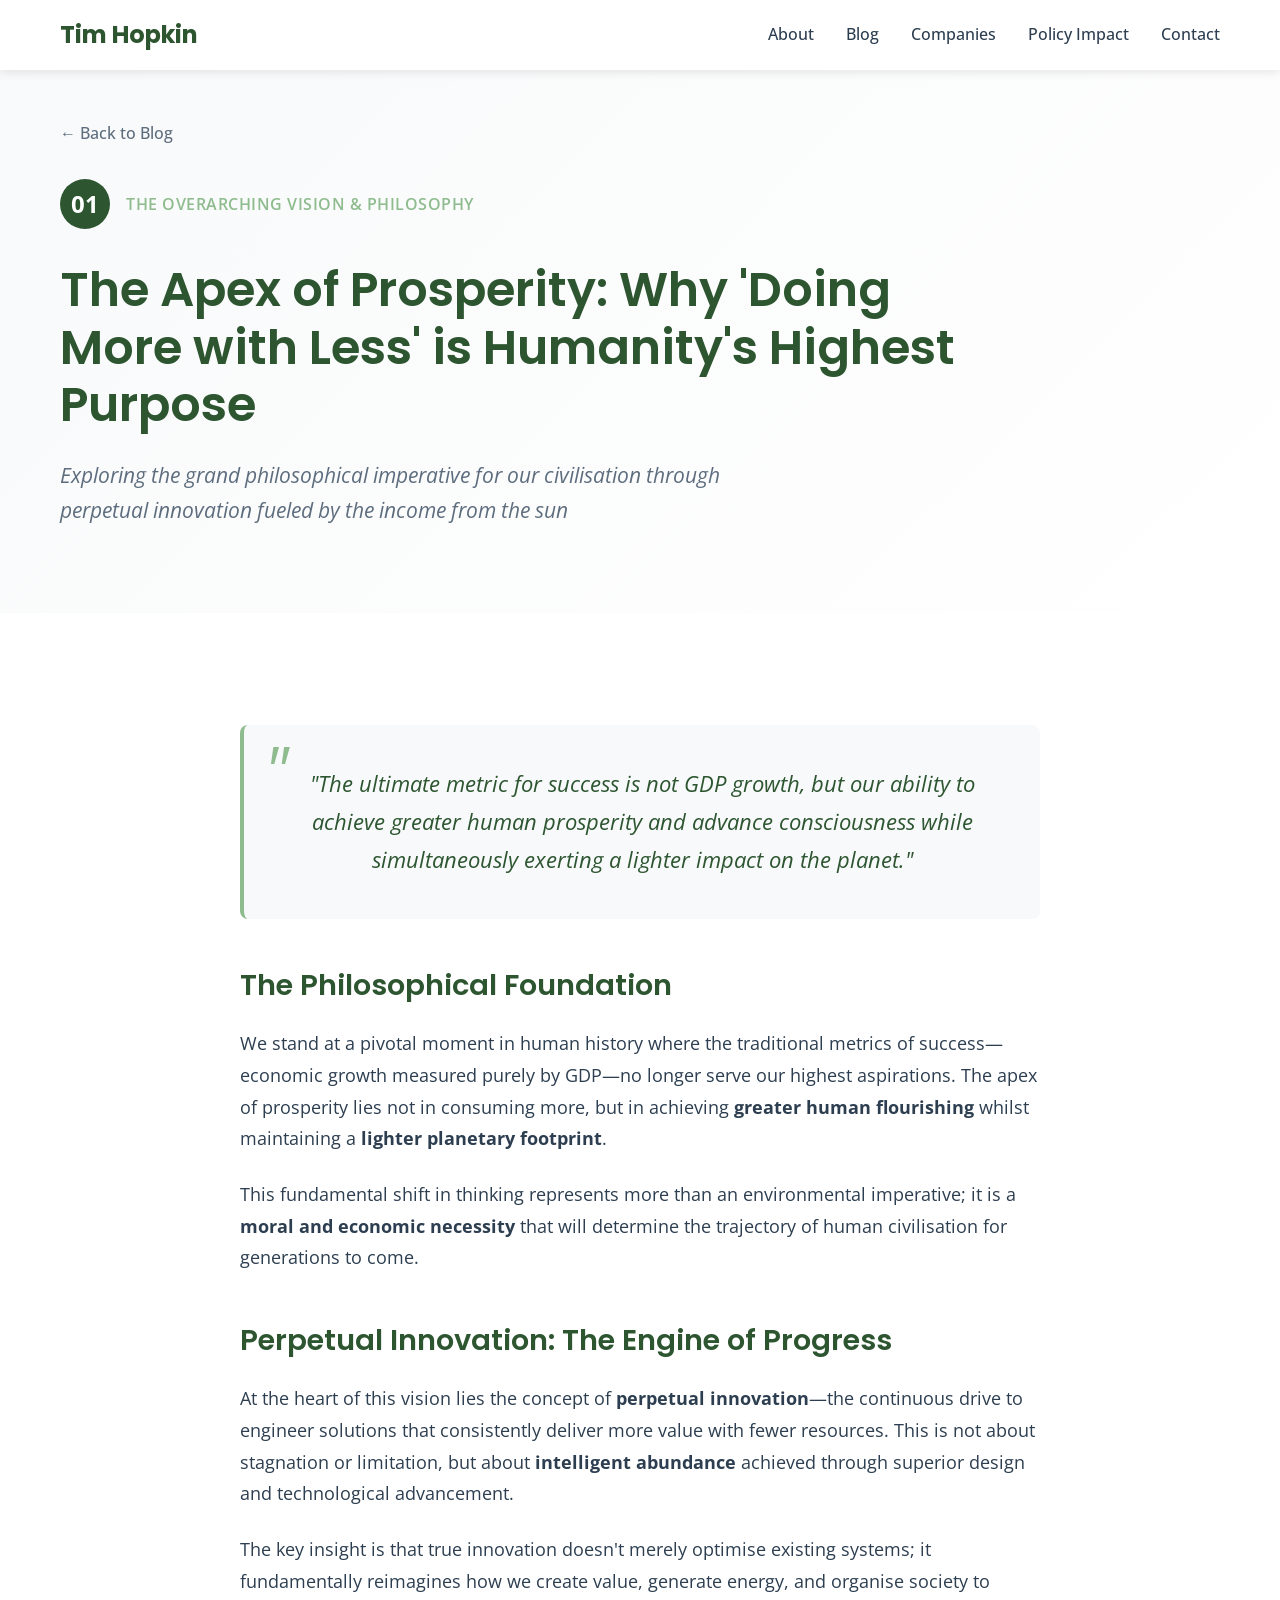
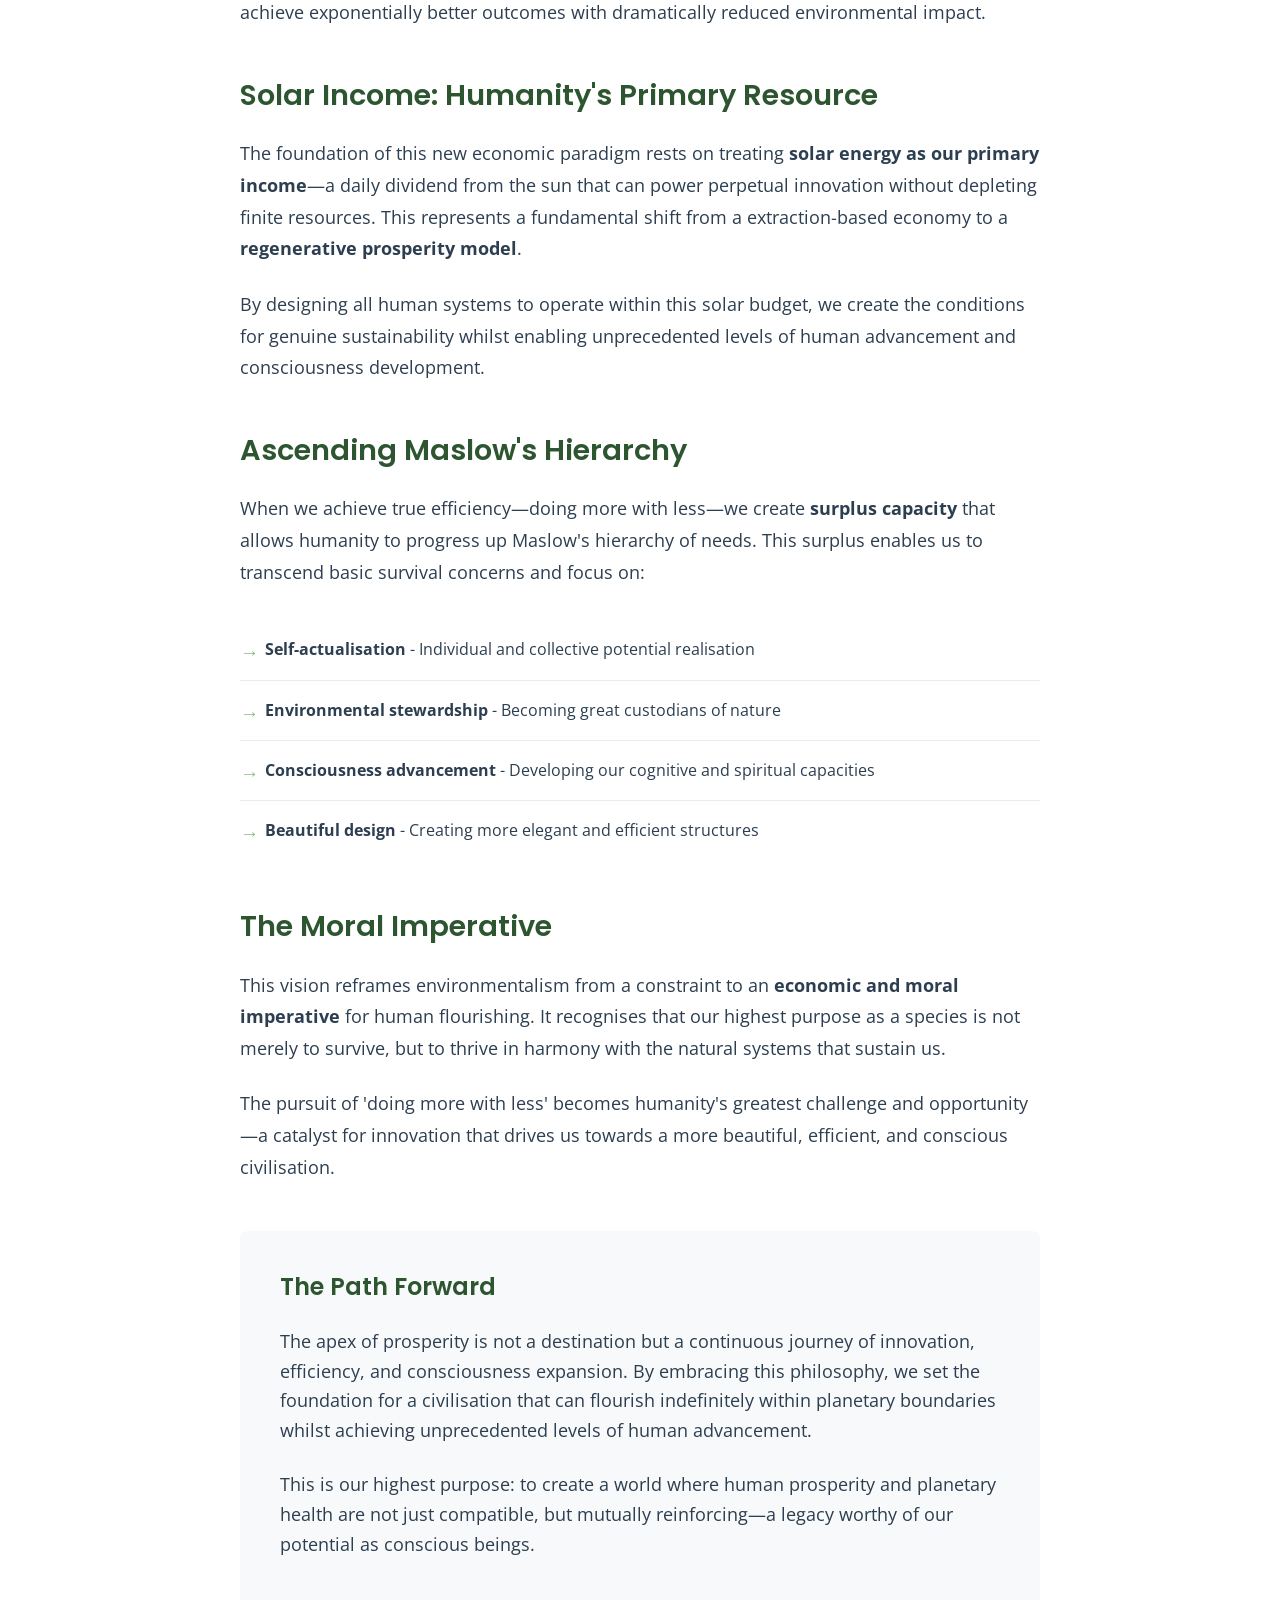
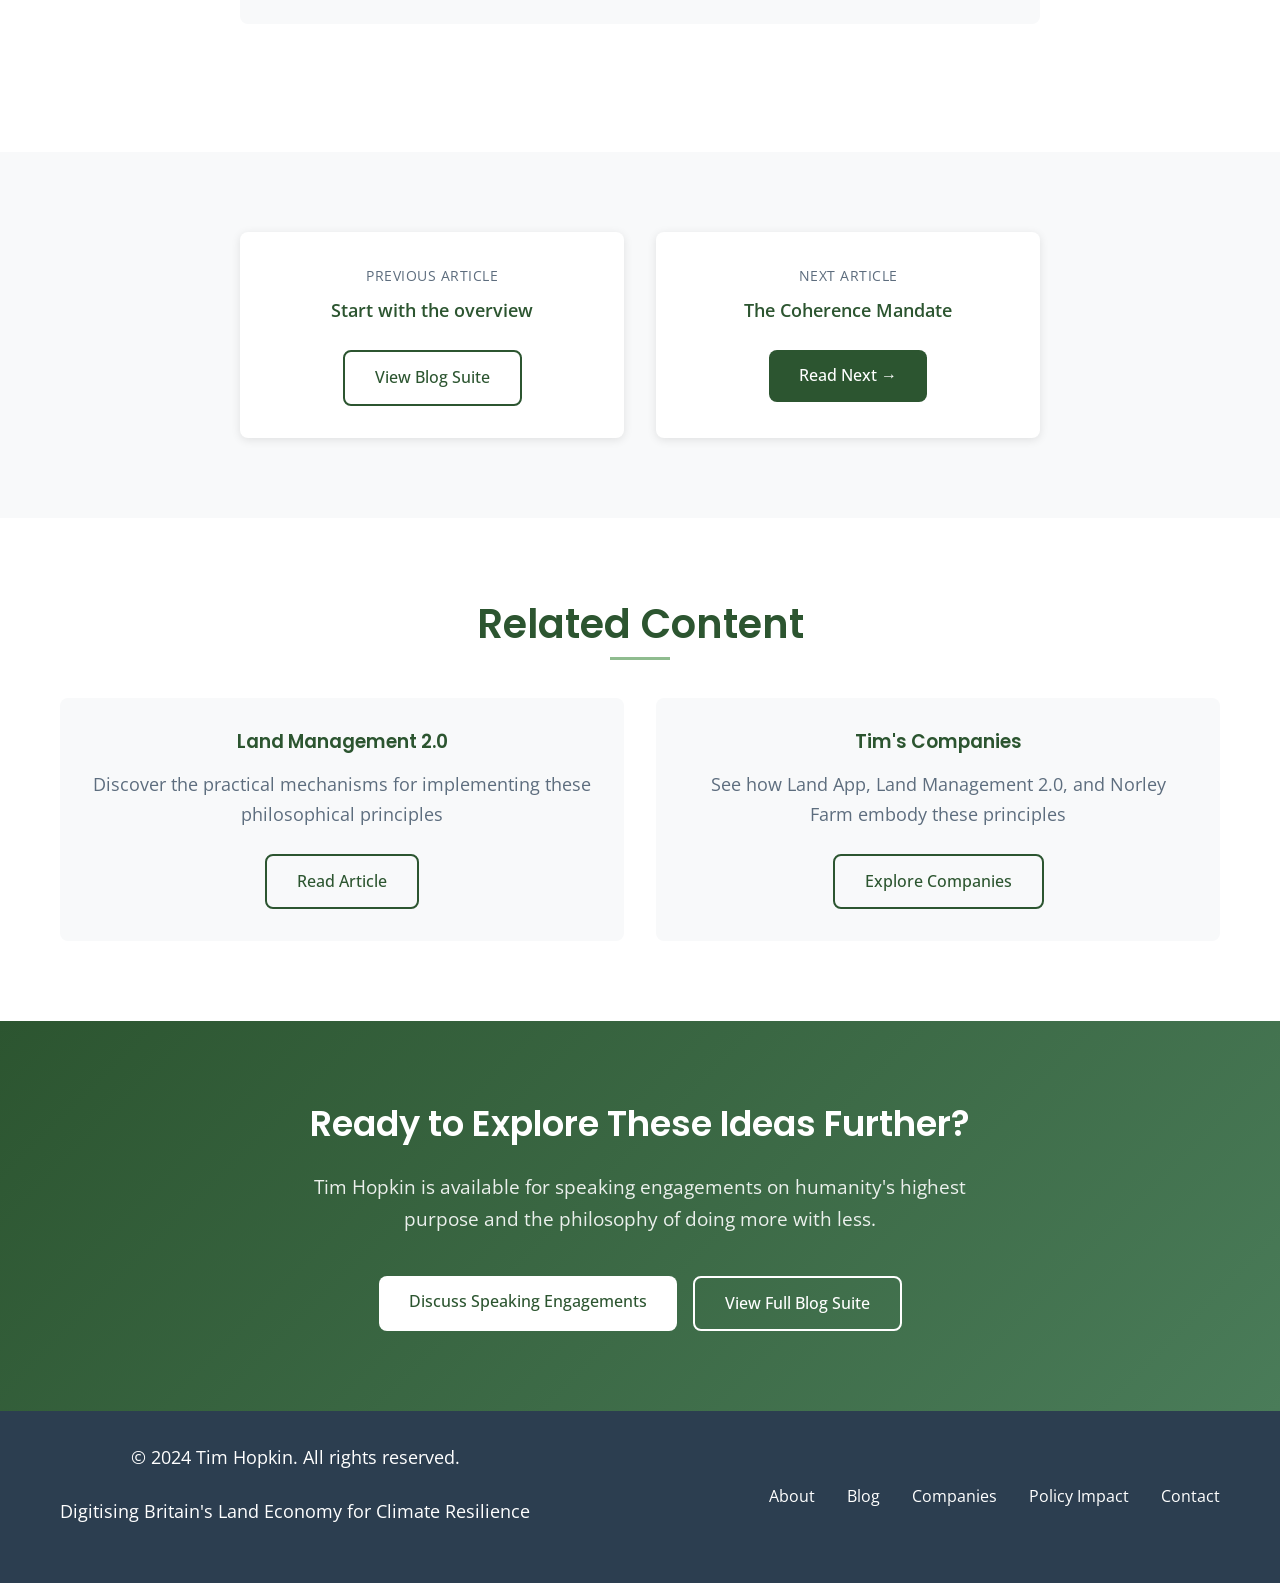
==== article-apex-prosperity.html @ 80a7d1b8 "Initial commit: Complete Tim Hopkin personal website - Professional responsive website for timhopkin" ====
<!DOCTYPE html>
<html lang="en-GB">
<head>
    <meta charset="UTF-8">
    <meta name="viewport" content="width=device-width, initial-scale=1.0">
    <meta name="description" content="The Apex of Prosperity: Why 'Doing More with Less' is Humanity's Highest Purpose - Tim Hopkin explores the grand philosophical imperative for civilisation through perpetual innovation and solar income.">
    <meta name="keywords" content="apex of prosperity, doing more with less, perpetual innovation, solar income, sustainability, human consciousness, Tim Hopkin">
    <title>The Apex of Prosperity - Tim Hopkin</title>
    <link rel="icon" type="image/svg+xml" href="data:image/svg+xml,<svg xmlns='http://www.w3.org/2000/svg' viewBox='0 0 100 100'><text y='.9em' font-size='90'>🌱</text></svg>">
    <link rel="stylesheet" href="styles.css">
    <link rel="preconnect" href="https://fonts.googleapis.com">
    <link rel="preconnect" href="https://fonts.gstatic.com" crossorigin>
    <link href="https://fonts.googleapis.com/css2?family=Open+Sans:wght@300;400;600;700&family=Poppins:wght@400;500;600;700&display=swap" rel="stylesheet">
    
    <!-- Structured Data for Article -->
    <script type="application/ld+json">
    {
        "@context": "https://schema.org",
        "@type": "Article",
        "headline": "The Apex of Prosperity: Why 'Doing More with Less' is Humanity's Highest Purpose",
        "description": "Exploring the grand philosophical imperative for civilisation through perpetual innovation and solar income",
        "author": {
            "@type": "Person",
            "name": "Tim Hopkin",
            "url": "https://timhopkin.com"
        },
        "publisher": {
            "@type": "Person",
            "name": "Tim Hopkin"
        },
        "datePublished": "2024-11-17",
        "articleSection": "Thought Leadership",
        "keywords": ["sustainability", "innovation", "prosperity", "consciousness", "solar energy"]
    }
    </script>
</head>
<body>
    <!-- Header -->
    <header class="header">
        <nav class="nav container">
            <div class="nav__brand">
                <a href="index.html" class="nav__logo">Tim Hopkin</a>
            </div>
            <div class="nav__menu" id="nav-menu">
                <ul class="nav__list">
                    <li class="nav__item">
                        <a href="index.html#about" class="nav__link">About</a>
                    </li>
                    <li class="nav__item">
                        <a href="blog.html" class="nav__link">Blog</a>
                    </li>
                    <li class="nav__item">
                        <a href="index.html#companies" class="nav__link">Companies</a>
                    </li>
                    <li class="nav__item">
                        <a href="index.html#policy-impact" class="nav__link">Policy Impact</a>
                    </li>
                    <li class="nav__item">
                        <a href="index.html#contact" class="nav__link">Contact</a>
                    </li>
                </ul>
            </div>
            <div class="nav__toggle" id="nav-toggle">
                <span></span>
                <span></span>
                <span></span>
            </div>
        </nav>
    </header>

    <!-- Main Content -->
    <main>
        <!-- Article Header -->
        <section class="article-header">
            <div class="container">
                <div class="article-breadcrumb">
                    <a href="blog.html">← Back to Blog</a>
                </div>
                <div class="article-meta">
                    <span class="article-number">01</span>
                    <span class="article-theme">The Overarching Vision & Philosophy</span>
                </div>
                <h1 class="article-title">The Apex of Prosperity: Why 'Doing More with Less' is Humanity's Highest Purpose</h1>
                <div class="article-subtitle">
                    <p>Exploring the grand philosophical imperative for our civilisation through perpetual innovation fueled by the income from the sun</p>
                </div>
            </div>
        </section>

        <!-- Article Content -->
        <article class="article-content section">
            <div class="container">
                <div class="article-body">
                    <div class="article-intro">
                        <blockquote class="article-quote">
                            "The ultimate metric for success is not GDP growth, but our ability to achieve greater human prosperity and advance consciousness while simultaneously exerting a lighter impact on the planet."
                        </blockquote>
                    </div>

                    <div class="article-section">
                        <h2>The Philosophical Foundation</h2>
                        <p>We stand at a pivotal moment in human history where the traditional metrics of success—economic growth measured purely by GDP—no longer serve our highest aspirations. The apex of prosperity lies not in consuming more, but in achieving <strong>greater human flourishing</strong> whilst maintaining a <strong>lighter planetary footprint</strong>.</p>
                        
                        <p>This fundamental shift in thinking represents more than an environmental imperative; it is a <strong>moral and economic necessity</strong> that will determine the trajectory of human civilisation for generations to come.</p>
                    </div>

                    <div class="article-section">
                        <h2>Perpetual Innovation: The Engine of Progress</h2>
                        <p>At the heart of this vision lies the concept of <strong>perpetual innovation</strong>—the continuous drive to engineer solutions that consistently deliver more value with fewer resources. This is not about stagnation or limitation, but about <strong>intelligent abundance</strong> achieved through superior design and technological advancement.</p>
                        
                        <p>The key insight is that true innovation doesn't merely optimise existing systems; it fundamentally reimagines how we create value, generate energy, and organise society to achieve exponentially better outcomes with dramatically reduced environmental impact.</p>
                    </div>

                    <div class="article-section">
                        <h2>Solar Income: Humanity's Primary Resource</h2>
                        <p>The foundation of this new economic paradigm rests on treating <strong>solar energy as our primary income</strong>—a daily dividend from the sun that can power perpetual innovation without depleting finite resources. This represents a fundamental shift from a extraction-based economy to a <strong>regenerative prosperity model</strong>.</p>
                        
                        <p>By designing all human systems to operate within this solar budget, we create the conditions for genuine sustainability whilst enabling unprecedented levels of human advancement and consciousness development.</p>
                    </div>

                    <div class="article-section">
                        <h2>Ascending Maslow's Hierarchy</h2>
                        <p>When we achieve true efficiency—doing more with less—we create <strong>surplus capacity</strong> that allows humanity to progress up Maslow's hierarchy of needs. This surplus enables us to transcend basic survival concerns and focus on:</p>
                        
                        <ul class="article-list">
                            <li><strong>Self-actualisation</strong> - Individual and collective potential realisation</li>
                            <li><strong>Environmental stewardship</strong> - Becoming great custodians of nature</li>
                            <li><strong>Consciousness advancement</strong> - Developing our cognitive and spiritual capacities</li>
                            <li><strong>Beautiful design</strong> - Creating more elegant and efficient structures</li>
                        </ul>
                    </div>

                    <div class="article-section">
                        <h2>The Moral Imperative</h2>
                        <p>This vision reframes environmentalism from a constraint to an <strong>economic and moral imperative</strong> for human flourishing. It recognises that our highest purpose as a species is not merely to survive, but to thrive in harmony with the natural systems that sustain us.</p>
                        
                        <p>The pursuit of 'doing more with less' becomes humanity's greatest challenge and opportunity—a catalyst for innovation that drives us towards a more beautiful, efficient, and conscious civilisation.</p>
                    </div>

                    <div class="article-conclusion">
                        <h2>The Path Forward</h2>
                        <p>The apex of prosperity is not a destination but a continuous journey of innovation, efficiency, and consciousness expansion. By embracing this philosophy, we set the foundation for a civilisation that can flourish indefinitely within planetary boundaries whilst achieving unprecedented levels of human advancement.</p>
                        
                        <p>This is our highest purpose: to create a world where human prosperity and planetary health are not just compatible, but mutually reinforcing—a legacy worthy of our potential as conscious beings.</p>
                    </div>
                </div>
            </div>
        </article>

        <!-- Article Navigation -->
        <section class="article-navigation section section--alt">
            <div class="container">
                <div class="article-nav-grid">
                    <div class="nav-item nav-item--previous">
                        <span class="nav-label">Previous Article</span>
                        <p class="nav-title">Start with the overview</p>
                        <a href="blog.html" class="btn btn--secondary">View Blog Suite</a>
                    </div>
                    
                    <div class="nav-item nav-item--next">
                        <span class="nav-label">Next Article</span>
                        <p class="nav-title">The Coherence Mandate</p>
                        <a href="article-coherence-mandate.html" class="btn btn--primary">Read Next →</a>
                    </div>
                </div>
            </div>
        </section>

        <!-- Related Content -->
        <section class="related-content section">
            <div class="container">
                <h2 class="section__title">Related Content</h2>
                <div class="related-grid">
                    <div class="related-item">
                        <h3>Land Management 2.0</h3>
                        <p>Discover the practical mechanisms for implementing these philosophical principles</p>
                        <a href="article-land-management-2.html" class="btn btn--secondary">Read Article</a>
                    </div>
                    <div class="related-item">
                        <h3>Tim's Companies</h3>
                        <p>See how Land App, Land Management 2.0, and Norley Farm embody these principles</p>
                        <a href="index.html#companies" class="btn btn--secondary">Explore Companies</a>
                    </div>
                </div>
            </div>
        </section>

        <!-- Call to Action -->
        <section class="cta-section section">
            <div class="container">
                <div class="cta-content">
                    <h2 class="cta-title">Ready to Explore These Ideas Further?</h2>
                    <p class="cta-description">Tim Hopkin is available for speaking engagements on humanity's highest purpose and the philosophy of doing more with less.</p>
                    <div class="cta-actions">
                        <a href="index.html#contact" class="btn btn--primary">Discuss Speaking Engagements</a>
                        <a href="blog.html" class="btn btn--secondary">View Full Blog Suite</a>
                    </div>
                </div>
            </div>
        </section>
    </main>

    <!-- Footer -->
    <footer class="footer">
        <div class="container">
            <div class="footer__content">
                <div class="footer__info">
                    <p>&copy; 2024 Tim Hopkin. All rights reserved.</p>
                    <p>Digitising Britain's Land Economy for Climate Resilience</p>
                </div>
                <div class="footer__links">
                    <a href="index.html#about">About</a>
                    <a href="blog.html">Blog</a>
                    <a href="index.html#companies">Companies</a>
                    <a href="index.html#policy-impact">Policy Impact</a>
                    <a href="index.html#contact">Contact</a>
                </div>
            </div>
        </div>
    </footer>

    <script src="script.js"></script>
</body>
</html>
---- styles.css ----
/* CSS Variables */
:root {
    --primary-color: #2c5530;
    --secondary-color: #4a7c59;
    --accent-color: #8fbc8f;
    --text-dark: #2c3e50;
    --text-light: #5d6d7e;
    --text-white: #ffffff;
    --bg-white: #ffffff;
    --bg-light: #f8f9fa;
    --bg-dark: #2c3e50;
    --border-light: #e9ecef;
    --shadow-light: 0 2px 10px rgba(0, 0, 0, 0.1);
    --shadow-medium: 0 4px 20px rgba(0, 0, 0, 0.15);
    --font-primary: 'Open Sans', sans-serif;
    --font-heading: 'Poppins', sans-serif;
    --container-width: 1200px;
    --section-padding: 80px 0;
    --border-radius: 8px;
    --transition: all 0.3s ease;
}

/* Reset and Base Styles */
* {
    margin: 0;
    padding: 0;
    box-sizing: border-box;
}

html {
    scroll-behavior: smooth;
}

body {
    font-family: var(--font-primary);
    font-size: 16px;
    line-height: 1.7;
    color: var(--text-dark);
    background-color: var(--bg-white);
}

.container {
    max-width: var(--container-width);
    margin: 0 auto;
    padding: 0 20px;
}

.section {
    padding: var(--section-padding);
}

.section--alt {
    background-color: var(--bg-light);
}

.section__title {
    font-family: var(--font-heading);
    font-size: 2.5rem;
    font-weight: 600;
    color: var(--primary-color);
    text-align: center;
    margin-bottom: 3rem;
    position: relative;
}

.section__title::after {
    content: '';
    position: absolute;
    bottom: -10px;
    left: 50%;
    transform: translateX(-50%);
    width: 60px;
    height: 3px;
    background-color: var(--accent-color);
}

/* Typography */
h1, h2, h3, h4, h5, h6 {
    font-family: var(--font-heading);
    font-weight: 600;
    line-height: 1.3;
    margin-bottom: 1rem;
}

p {
    margin-bottom: 1.5rem;
    font-size: 1.1rem;
}

a {
    color: var(--primary-color);
    text-decoration: none;
    transition: var(--transition);
}

a:hover {
    color: var(--secondary-color);
}

/* Buttons */
.btn {
    display: inline-block;
    padding: 12px 30px;
    border-radius: var(--border-radius);
    font-weight: 500;
    text-align: center;
    transition: var(--transition);
    cursor: pointer;
    border: none;
    font-size: 1rem;
    text-decoration: none;
}

.btn--primary {
    background-color: var(--primary-color);
    color: var(--text-white);
}

.btn--primary:hover {
    background-color: var(--secondary-color);
    color: var(--text-white);
    transform: translateY(-2px);
    box-shadow: var(--shadow-medium);
}

.btn--secondary {
    background-color: transparent;
    color: var(--primary-color);
    border: 2px solid var(--primary-color);
}

.btn--secondary:hover {
    background-color: var(--primary-color);
    color: var(--text-white);
}

/* Header */
.header {
    position: fixed;
    top: 0;
    left: 0;
    width: 100%;
    background-color: var(--bg-white);
    box-shadow: var(--shadow-light);
    z-index: 1000;
    transition: var(--transition);
    height: 70px;
}

.nav {
    display: flex;
    justify-content: space-between;
    align-items: center;
    padding: 1rem 20px;
    height: 100%;
}

.nav__logo {
    font-family: var(--font-heading);
    font-size: 1.5rem;
    font-weight: 700;
    color: var(--primary-color);
}

.nav__list {
    display: flex;
    list-style: none;
    gap: 2rem;
}

.nav__link {
    font-weight: 500;
    color: var(--text-dark);
    transition: var(--transition);
}

.nav__link:hover {
    color: var(--primary-color);
}

.nav__toggle {
    display: none;
    flex-direction: column;
    cursor: pointer;
    gap: 4px;
}

.nav__toggle span {
    width: 25px;
    height: 3px;
    background-color: var(--primary-color);
    transition: var(--transition);
}

/* Hero Section */
.hero {
    background: linear-gradient(135deg, var(--bg-light) 0%, var(--bg-white) 100%);
    padding: 120px 0 80px;
    min-height: 100vh;
    display: flex;
    align-items: center;
}

.hero__content {
    text-align: center;
    max-width: 900px;
    margin: 0 auto;
}

.hero__title {
    font-size: 3.5rem;
    color: var(--primary-color);
    margin-bottom: 1.5rem;
    line-height: 1.2;
}

.hero__subtitle {
    font-size: 1.3rem;
    color: var(--text-light);
    margin-bottom: 3rem;
    max-width: 700px;
    margin-left: auto;
    margin-right: auto;
}

.hero__quote {
    margin: 3rem 0;
    padding: 2rem;
    background-color: var(--bg-white);
    border-left: 4px solid var(--accent-color);
    border-radius: var(--border-radius);
    box-shadow: var(--shadow-light);
}

.hero__quote blockquote {
    font-size: 1.3rem;
    font-style: italic;
    color: var(--primary-color);
    font-weight: 500;
}

.hero__actions {
    display: flex;
    gap: 1rem;
    justify-content: center;
    flex-wrap: wrap;
}

/* About Section */
.about__content {
    max-width: 800px;
    margin: 0 auto;
}

.about__subtitle {
    font-size: 1.5rem;
    color: var(--secondary-color);
    text-align: center;
    margin-bottom: 2rem;
}

.about__mission,
.about__expertise {
    background-color: var(--bg-white);
    padding: 2rem;
    margin: 2rem 0;
    border-radius: var(--border-radius);
    box-shadow: var(--shadow-light);
}

.about__mission h4,
.about__expertise h4 {
    color: var(--primary-color);
    margin-bottom: 1rem;
    font-size: 1.2rem;
}

.about__expertise ul {
    list-style: none;
}

.about__expertise li {
    padding: 0.5rem 0;
    border-bottom: 1px solid var(--border-light);
    position: relative;
    padding-left: 20px;
}

.about__expertise li:last-child {
    border-bottom: none;
}

.about__expertise li::before {
    content: '✓';
    position: absolute;
    left: 0;
    color: var(--accent-color);
    font-weight: bold;
}

/* Thought Leadership Section */
.thought-leadership__intro {
    text-align: center;
    max-width: 600px;
    margin: 0 auto 3rem;
    font-size: 1.2rem;
    color: var(--text-light);
}

.featured-article__actions {
    display: flex;
    gap: 1rem;
    justify-content: center;
    flex-wrap: wrap;
    margin-top: 2rem;
}

.featured-article {
    background-color: var(--bg-white);
    padding: 3rem;
    border-radius: var(--border-radius);
    box-shadow: var(--shadow-medium);
    max-width: 900px;
    margin: 0 auto;
}

.featured-article__title {
    font-size: 2rem;
    color: var(--primary-color);
    margin-bottom: 2rem;
    text-align: center;
}

.featured-article__excerpt {
    font-size: 1.2rem;
    color: var(--text-light);
    font-style: italic;
    text-align: center;
    margin-bottom: 2rem;
    padding: 1.5rem;
    background-color: var(--bg-light);
    border-radius: var(--border-radius);
}

.article-highlights,
.article-solution {
    margin: 2rem 0;
}

.article-highlights h4,
.article-solution h4 {
    color: var(--primary-color);
    margin-bottom: 1rem;
}

.article-highlights ul {
    list-style: none;
}

.article-highlights li {
    margin: 1rem 0;
    padding-left: 20px;
    position: relative;
}

.article-highlights li::before {
    content: '→';
    position: absolute;
    left: 0;
    color: var(--accent-color);
    font-weight: bold;
}

.article-highlights strong {
    color: var(--primary-color);
}

/* Companies Section */
.companies__grid {
    display: grid;
    grid-template-columns: repeat(auto-fit, minmax(350px, 1fr));
    gap: 2rem;
    margin-top: 3rem;
}

.company-card {
    background-color: var(--bg-white);
    padding: 2.5rem;
    border-radius: var(--border-radius);
    box-shadow: var(--shadow-light);
    transition: var(--transition);
}

.company-card:hover {
    transform: translateY(-5px);
    box-shadow: var(--shadow-medium);
}

.company-card__title {
    font-size: 1.8rem;
    color: var(--primary-color);
    margin-bottom: 0.5rem;
}

.company-card__tagline {
    color: var(--accent-color);
    font-weight: 600;
    margin-bottom: 1.5rem;
    font-size: 1rem;
}

.company-card__description {
    margin-bottom: 2rem;
    color: var(--text-dark);
}

.company-card__features ul {
    list-style: none;
}

.company-card__features li {
    padding: 0.5rem 0;
    position: relative;
    padding-left: 20px;
    color: var(--text-light);
}

.company-card__features li::before {
    content: '•';
    position: absolute;
    left: 0;
    color: var(--accent-color);
    font-weight: bold;
}

/* Policy Impact Section */
.policy-mission,
.policy-areas,
.influence-scope {
    margin: 3rem 0;
}

.policy-mission h3,
.policy-areas h3,
.influence-scope h3 {
    color: var(--primary-color);
    margin-bottom: 1.5rem;
    font-size: 1.5rem;
}

.policy-grid {
    display: grid;
    grid-template-columns: repeat(auto-fit, minmax(280px, 1fr));
    gap: 2rem;
    margin: 2rem 0;
}

.policy-item {
    background-color: var(--bg-white);
    padding: 2rem;
    border-radius: var(--border-radius);
    box-shadow: var(--shadow-light);
}

.policy-item h4 {
    color: var(--primary-color);
    margin-bottom: 1rem;
}

.influence-scope ul {
    list-style: none;
}

.influence-scope li {
    margin: 1rem 0;
    padding-left: 20px;
    position: relative;
}

.influence-scope li::before {
    content: '▸';
    position: absolute;
    left: 0;
    color: var(--accent-color);
    font-weight: bold;
}

.influence-scope strong {
    color: var(--primary-color);
}

/* Contact Section */
.contact__content {
    display: grid;
    grid-template-columns: repeat(auto-fit, minmax(400px, 1fr));
    gap: 3rem;
    margin-top: 2rem;
}

.contact__info h3,
.contact__form h3 {
    color: var(--primary-color);
    margin-bottom: 1.5rem;
}

.contact__topics h4 {
    color: var(--secondary-color);
    margin: 2rem 0 1rem;
}

.contact__topics ul {
    list-style: none;
}

.contact__topics li {
    padding: 0.5rem 0;
    position: relative;
    padding-left: 20px;
}

.contact__topics li::before {
    content: '•';
    position: absolute;
    left: 0;
    color: var(--accent-color);
    font-weight: bold;
}

.contact__methods {
    margin-top: 2rem;
}

.contact__method {
    background-color: var(--bg-light);
    padding: 1.5rem;
    margin: 1rem 0;
    border-radius: var(--border-radius);
}

.contact__method h4 {
    color: var(--primary-color);
    margin-bottom: 0.5rem;
}

/* Footer */
.footer {
    background-color: var(--bg-dark);
    color: var(--text-white);
    padding: 2rem 0;
    text-align: center;
}

.footer__content {
    display: flex;
    justify-content: space-between;
    align-items: center;
    flex-wrap: wrap;
    gap: 1rem;
}

.footer__links {
    display: flex;
    gap: 2rem;
    flex-wrap: wrap;
}

.footer__links a {
    color: var(--text-white);
    transition: var(--transition);
}

.footer__links a:hover {
    color: var(--accent-color);
}

/* Responsive Design */
@media screen and (max-width: 768px) {
    .nav__menu {
        position: fixed;
        top: 70px;
        left: -100%;
        width: 100%;
        height: calc(100vh - 70px);
        background-color: var(--bg-white);
        display: flex;
        flex-direction: column;
        justify-content: flex-start;
        align-items: center;
        padding-top: 2rem;
        transition: var(--transition);
        box-shadow: var(--shadow-light);
    }

    .nav__menu.active {
        left: 0;
    }

    .nav__list {
        flex-direction: column;
        gap: 2rem;
        text-align: center;
    }

    .nav__toggle {
        display: flex;
    }

    .hero__title {
        font-size: 2.5rem;
    }

    .hero__subtitle {
        font-size: 1.1rem;
    }

    .hero__actions {
        flex-direction: column;
        align-items: center;
    }

    .section__title {
        font-size: 2rem;
    }

    .featured-article {
        padding: 2rem;
    }

    .featured-article__title {
        font-size: 1.5rem;
    }

    .companies__grid {
        grid-template-columns: 1fr;
    }

    .policy-grid {
        grid-template-columns: 1fr;
    }

    .contact__content {
        grid-template-columns: 1fr;
    }

    .footer__content {
        flex-direction: column;
        text-align: center;
    }

    .footer__links {
        justify-content: center;
    }
}

@media screen and (max-width: 480px) {
    .container {
        padding: 0 15px;
    }

    .hero {
        padding: 100px 0 60px;
    }

    .hero__title {
        font-size: 2rem;
    }

    .section {
        padding: 60px 0;
    }

    .company-card,
    .featured-article {
        padding: 1.5rem;
    }
}

/* Accessibility */
@media (prefers-reduced-motion: reduce) {
    * {
        animation-duration: 0.01ms !important;
        animation-iteration-count: 1 !important;
        transition-duration: 0.01ms !important;
        scroll-behavior: auto !important;
    }
}

/* Focus states */
.btn:focus,
.nav__link:focus,
a:focus {
    outline: 2px solid var(--accent-color);
    outline-offset: 2px;
}

/* Blog Specific Styles */
.blog-hero {
    background: linear-gradient(135deg, var(--bg-light) 0%, var(--bg-white) 100%);
    padding: 120px 0 60px;
    text-align: center;
}

.blog-hero__title {
    font-size: 3rem;
    color: var(--primary-color);
    margin-bottom: 1rem;
}

.blog-hero__subtitle {
    font-size: 1.2rem;
    color: var(--text-light);
    max-width: 600px;
    margin: 0 auto;
}

.featured-suite {
    text-align: center;
}

.suite-title {
    font-size: 2.2rem;
    color: var(--primary-color);
    margin-bottom: 1.5rem;
}

.suite-description {
    font-size: 1.2rem;
    color: var(--text-light);
    max-width: 800px;
    margin: 0 auto 3rem;
}

.suite-vision {
    background-color: var(--bg-white);
    padding: 2.5rem;
    border-radius: var(--border-radius);
    box-shadow: var(--shadow-light);
    margin: 2rem 0;
}

.suite-vision h3 {
    color: var(--primary-color);
    margin-bottom: 1.5rem;
    font-size: 1.5rem;
}

.articles__grid {
    display: grid;
    grid-template-columns: repeat(auto-fit, minmax(400px, 1fr));
    gap: 2.5rem;
    margin-top: 2rem;
}

.article-card {
    background-color: var(--bg-white);
    padding: 2.5rem;
    border-radius: var(--border-radius);
    box-shadow: var(--shadow-light);
    transition: var(--transition);
    position: relative;
    border-top: 4px solid var(--accent-color);
}

.article-card:hover {
    transform: translateY(-5px);
    box-shadow: var(--shadow-medium);
}

.article-card__header {
    display: flex;
    align-items: center;
    gap: 1rem;
    margin-bottom: 1.5rem;
}

.article-card__number {
    background-color: var(--primary-color);
    color: var(--text-white);
    width: 40px;
    height: 40px;
    border-radius: 50%;
    display: flex;
    align-items: center;
    justify-content: center;
    font-weight: bold;
    font-size: 1.2rem;
}

.article-card__theme {
    color: var(--accent-color);
    font-weight: 600;
    font-size: 0.9rem;
    text-transform: uppercase;
    letter-spacing: 0.5px;
}

.article-card__title {
    font-size: 1.4rem;
    color: var(--primary-color);
    margin-bottom: 1.5rem;
    line-height: 1.3;
}

.article-card__summary {
    margin-bottom: 2rem;
}

.article-card__summary p {
    margin-bottom: 1rem;
    color: var(--text-dark);
}

.article-card__concepts,
.article-card__audience {
    margin: 1.5rem 0;
    padding: 1.5rem;
    background-color: var(--bg-light);
    border-radius: var(--border-radius);
}

.article-card__concepts h4,
.article-card__audience h4 {
    color: var(--secondary-color);
    font-size: 1rem;
    margin-bottom: 0.8rem;
}

.article-card__concepts ul {
    list-style: none;
    margin: 0;
    padding: 0;
}

.article-card__concepts li {
    padding: 0.3rem 0;
    position: relative;
    padding-left: 15px;
    font-size: 0.95rem;
    color: var(--text-dark);
}

.article-card__concepts li::before {
    content: '•';
    position: absolute;
    left: 0;
    color: var(--accent-color);
    font-weight: bold;
}

.article-card__audience p {
    font-size: 0.95rem;
    color: var(--text-dark);
    margin: 0;
    font-style: italic;
}

.article-card .btn {
    margin-top: 1.5rem;
    width: 100%;
    text-align: center;
}

.cta-section {
    background: linear-gradient(135deg, var(--primary-color) 0%, var(--secondary-color) 100%);
    color: var(--text-white);
    text-align: center;
}

.cta-title {
    font-size: 2.2rem;
    color: var(--text-white);
    margin-bottom: 1.5rem;
}

.cta-description {
    font-size: 1.2rem;
    max-width: 700px;
    margin: 0 auto 2.5rem;
    opacity: 0.9;
}

.cta-actions {
    display: flex;
    gap: 1rem;
    justify-content: center;
    flex-wrap: wrap;
}

.cta-actions .btn--primary {
    background-color: var(--text-white);
    color: var(--primary-color);
}

.cta-actions .btn--primary:hover {
    background-color: var(--bg-light);
}

.cta-actions .btn--secondary {
    background-color: transparent;
    color: var(--text-white);
    border-color: var(--text-white);
}

.cta-actions .btn--secondary:hover {
    background-color: var(--text-white);
    color: var(--primary-color);
}

/* Responsive Blog Styles */
@media screen and (max-width: 768px) {
    .blog-hero__title {
        font-size: 2.2rem;
    }
    
    .suite-title {
        font-size: 1.8rem;
    }
    
    .articles__grid {
        grid-template-columns: 1fr;
    }
    
    .article-card {
        padding: 2rem;
    }
    
    .cta-actions {
        flex-direction: column;
        align-items: center;
    }
}

@media screen and (max-width: 480px) {
    .blog-hero {
        padding: 100px 0 40px;
    }
    
    .blog-hero__title {
        font-size: 1.8rem;
    }
    
    .article-card {
        padding: 1.5rem;
    }
    
    .article-card__title {
        font-size: 1.2rem;
    }
}

/* Article Page Styles */
.article-header {
    background: linear-gradient(135deg, var(--bg-light) 0%, var(--bg-white) 100%);
    padding: 120px 0 60px;
}

.article-breadcrumb {
    margin-bottom: 2rem;
}

.article-breadcrumb a {
    color: var(--text-light);
    text-decoration: none;
    font-weight: 500;
    transition: var(--transition);
}

.article-breadcrumb a:hover {
    color: var(--primary-color);
}

.article-meta {
    display: flex;
    align-items: center;
    gap: 1rem;
    margin-bottom: 2rem;
}

.article-number {
    background-color: var(--primary-color);
    color: var(--text-white);
    width: 50px;
    height: 50px;
    border-radius: 50%;
    display: flex;
    align-items: center;
    justify-content: center;
    font-weight: bold;
    font-size: 1.5rem;
}

.article-theme {
    color: var(--accent-color);
    font-weight: 600;
    font-size: 1rem;
    text-transform: uppercase;
    letter-spacing: 0.5px;
}

.article-title {
    font-size: 3rem;
    color: var(--primary-color);
    margin-bottom: 1.5rem;
    line-height: 1.2;
    max-width: 900px;
}

.article-subtitle {
    max-width: 700px;
}

.article-subtitle p {
    font-size: 1.3rem;
    color: var(--text-light);
    font-style: italic;
}

.article-body {
    max-width: 800px;
    margin: 0 auto;
}

.article-intro {
    margin-bottom: 3rem;
}

.article-quote {
    font-size: 1.4rem;
    font-style: italic;
    color: var(--primary-color);
    text-align: center;
    padding: 2.5rem;
    background-color: var(--bg-light);
    border-left: 4px solid var(--accent-color);
    border-radius: var(--border-radius);
    margin: 2rem 0;
    position: relative;
}

.article-quote::before {
    content: '"';
    font-size: 4rem;
    color: var(--accent-color);
    position: absolute;
    top: -10px;
    left: 20px;
}

.article-section {
    margin: 3rem 0;
}

.article-section h2 {
    color: var(--primary-color);
    margin-bottom: 1.5rem;
    font-size: 1.8rem;
}

.article-section p {
    font-size: 1.1rem;
    line-height: 1.8;
    margin-bottom: 1.5rem;
}

.article-list {
    list-style: none;
    padding: 0;
    margin: 2rem 0;
}

.article-list li {
    padding: 1rem 0;
    border-bottom: 1px solid var(--border-light);
    position: relative;
    padding-left: 25px;
}

.article-list li:last-child {
    border-bottom: none;
}

.article-list li::before {
    content: '→';
    position: absolute;
    left: 0;
    color: var(--accent-color);
    font-weight: bold;
    font-size: 1.2rem;
}

.article-conclusion {
    background-color: var(--bg-light);
    padding: 2.5rem;
    border-radius: var(--border-radius);
    margin: 3rem 0;
}

.article-conclusion h2 {
    color: var(--primary-color);
    margin-bottom: 1.5rem;
}

.article-navigation {
    background-color: var(--bg-light);
}

.article-nav-grid {
    display: grid;
    grid-template-columns: 1fr 1fr;
    gap: 2rem;
    max-width: 800px;
    margin: 0 auto;
}

.nav-item {
    background-color: var(--bg-white);
    padding: 2rem;
    border-radius: var(--border-radius);
    box-shadow: var(--shadow-light);
    text-align: center;
}

.nav-label {
    color: var(--text-light);
    font-size: 0.9rem;
    text-transform: uppercase;
    letter-spacing: 0.5px;
    display: block;
    margin-bottom: 0.5rem;
}

.nav-title {
    color: var(--primary-color);
    font-weight: 600;
    margin-bottom: 1.5rem;
    font-size: 1.1rem;
}

.related-content {
    background-color: var(--bg-white);
}

.related-grid {
    display: grid;
    grid-template-columns: repeat(auto-fit, minmax(300px, 1fr));
    gap: 2rem;
    margin-top: 2rem;
}

.related-item {
    background-color: var(--bg-light);
    padding: 2rem;
    border-radius: var(--border-radius);
    text-align: center;
}

.related-item h3 {
    color: var(--primary-color);
    margin-bottom: 1rem;
}

.related-item p {
    color: var(--text-light);
    margin-bottom: 1.5rem;
}

/* Responsive Article Styles */
@media screen and (max-width: 768px) {
    .article-title {
        font-size: 2.2rem;
    }
    
    .article-nav-grid {
        grid-template-columns: 1fr;
    }
    
    .article-quote {
        padding: 1.5rem;
        font-size: 1.2rem;
    }
    
    .related-grid {
        grid-template-columns: 1fr;
    }
}

@media screen and (max-width: 480px) {
    .article-header {
        padding: 100px 0 40px;
    }
    
    .article-title {
        font-size: 1.8rem;
    }
    
    .article-subtitle p {
        font-size: 1.1rem;
    }
    
    .article-quote {
        padding: 1.2rem;
        font-size: 1.1rem;
    }
    
    .nav-item {
        padding: 1.5rem;
    }
    
    .related-item {
        padding: 1.5rem;
    }
}

/* Print styles */
@media print {
    .nav,
    .footer,
    .hero__actions {
        display: none;
    }
    
    body {
        font-size: 12pt;
        line-height: 1.4;
    }
    
    .section {
        padding: 20px 0;
    }
}
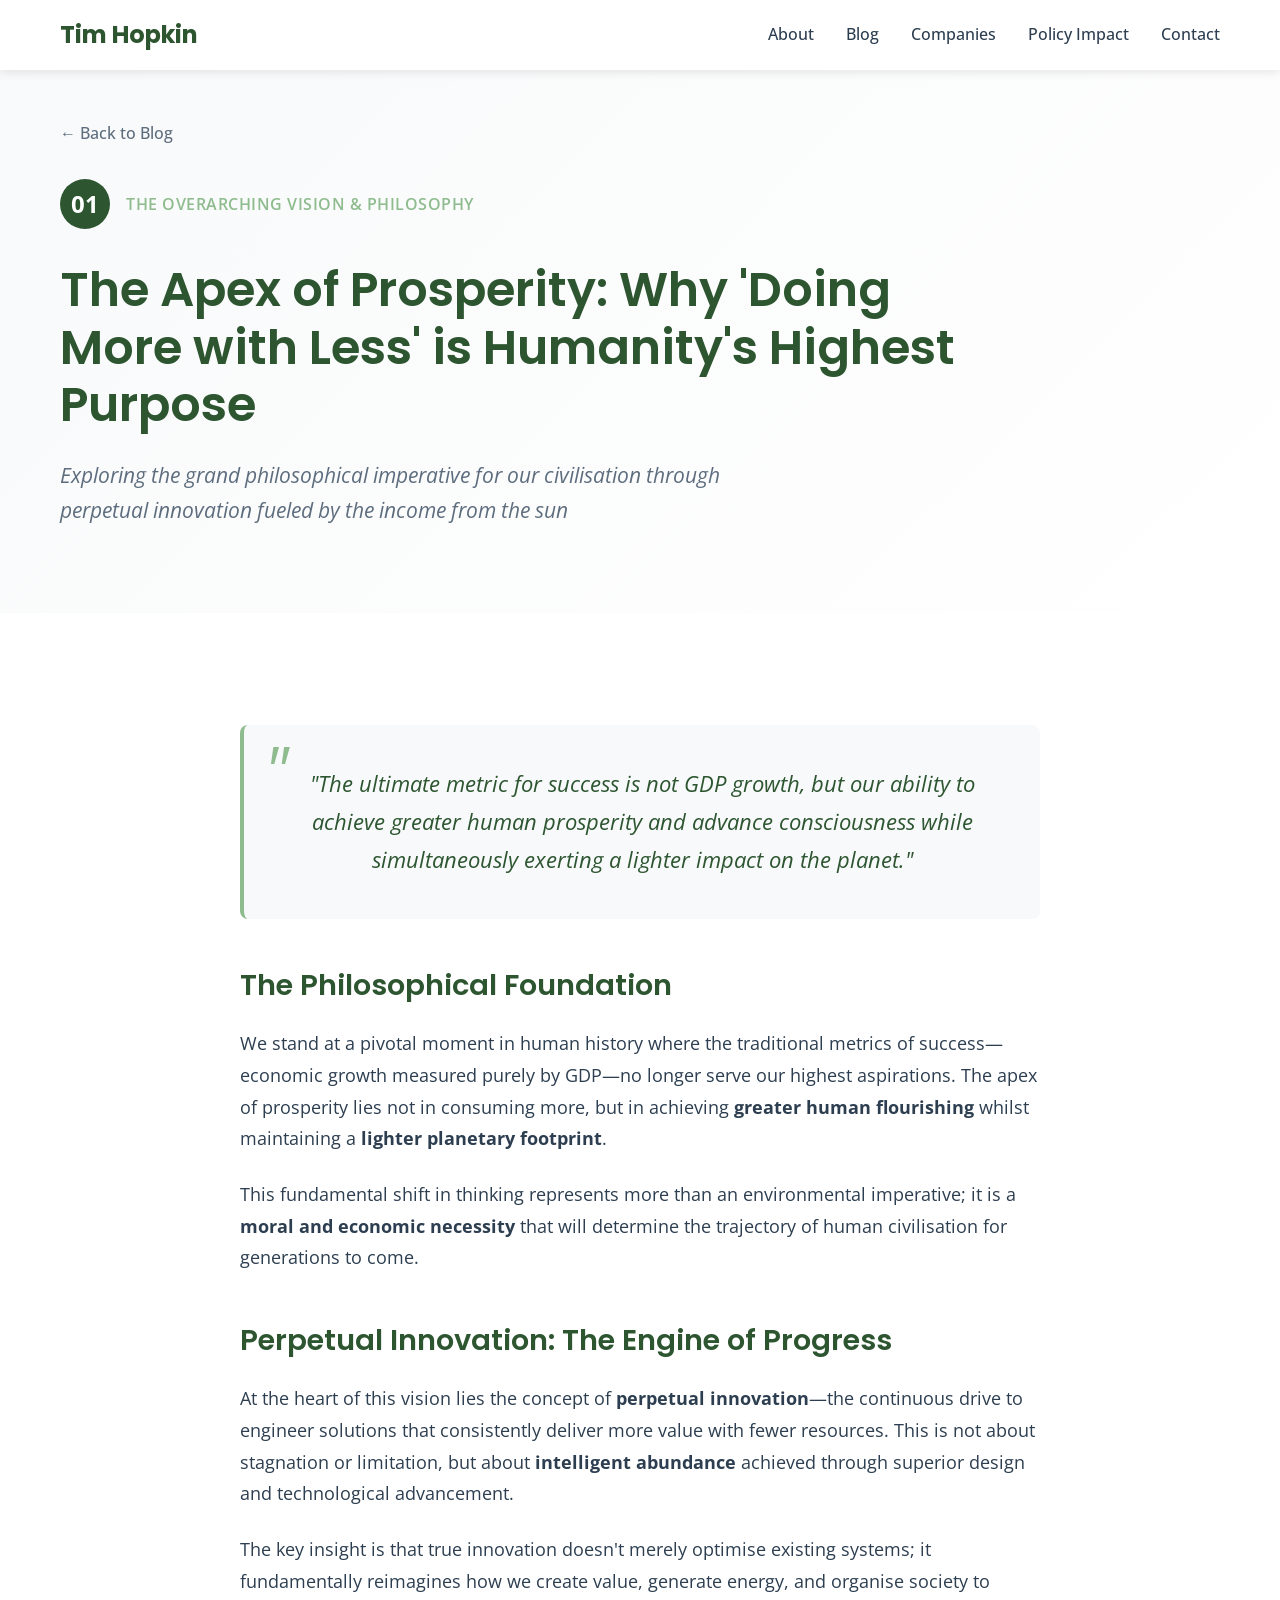
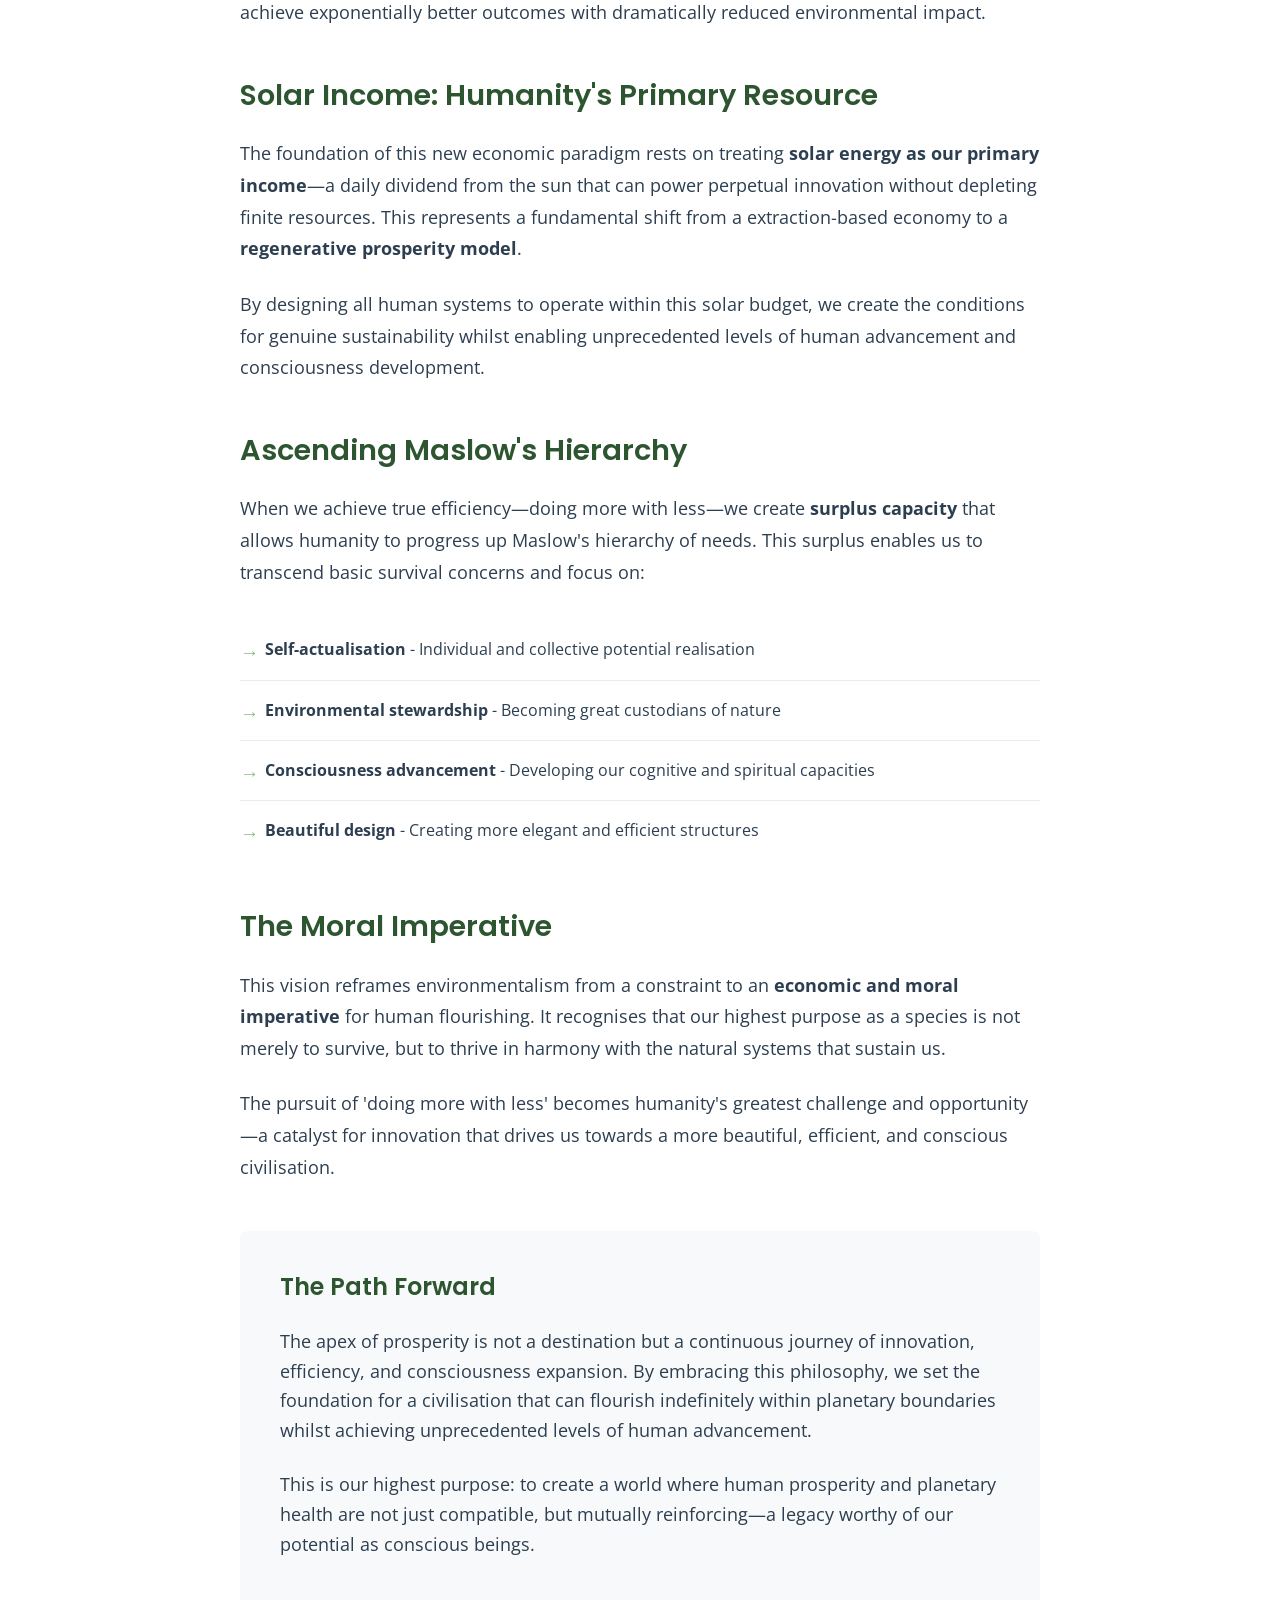
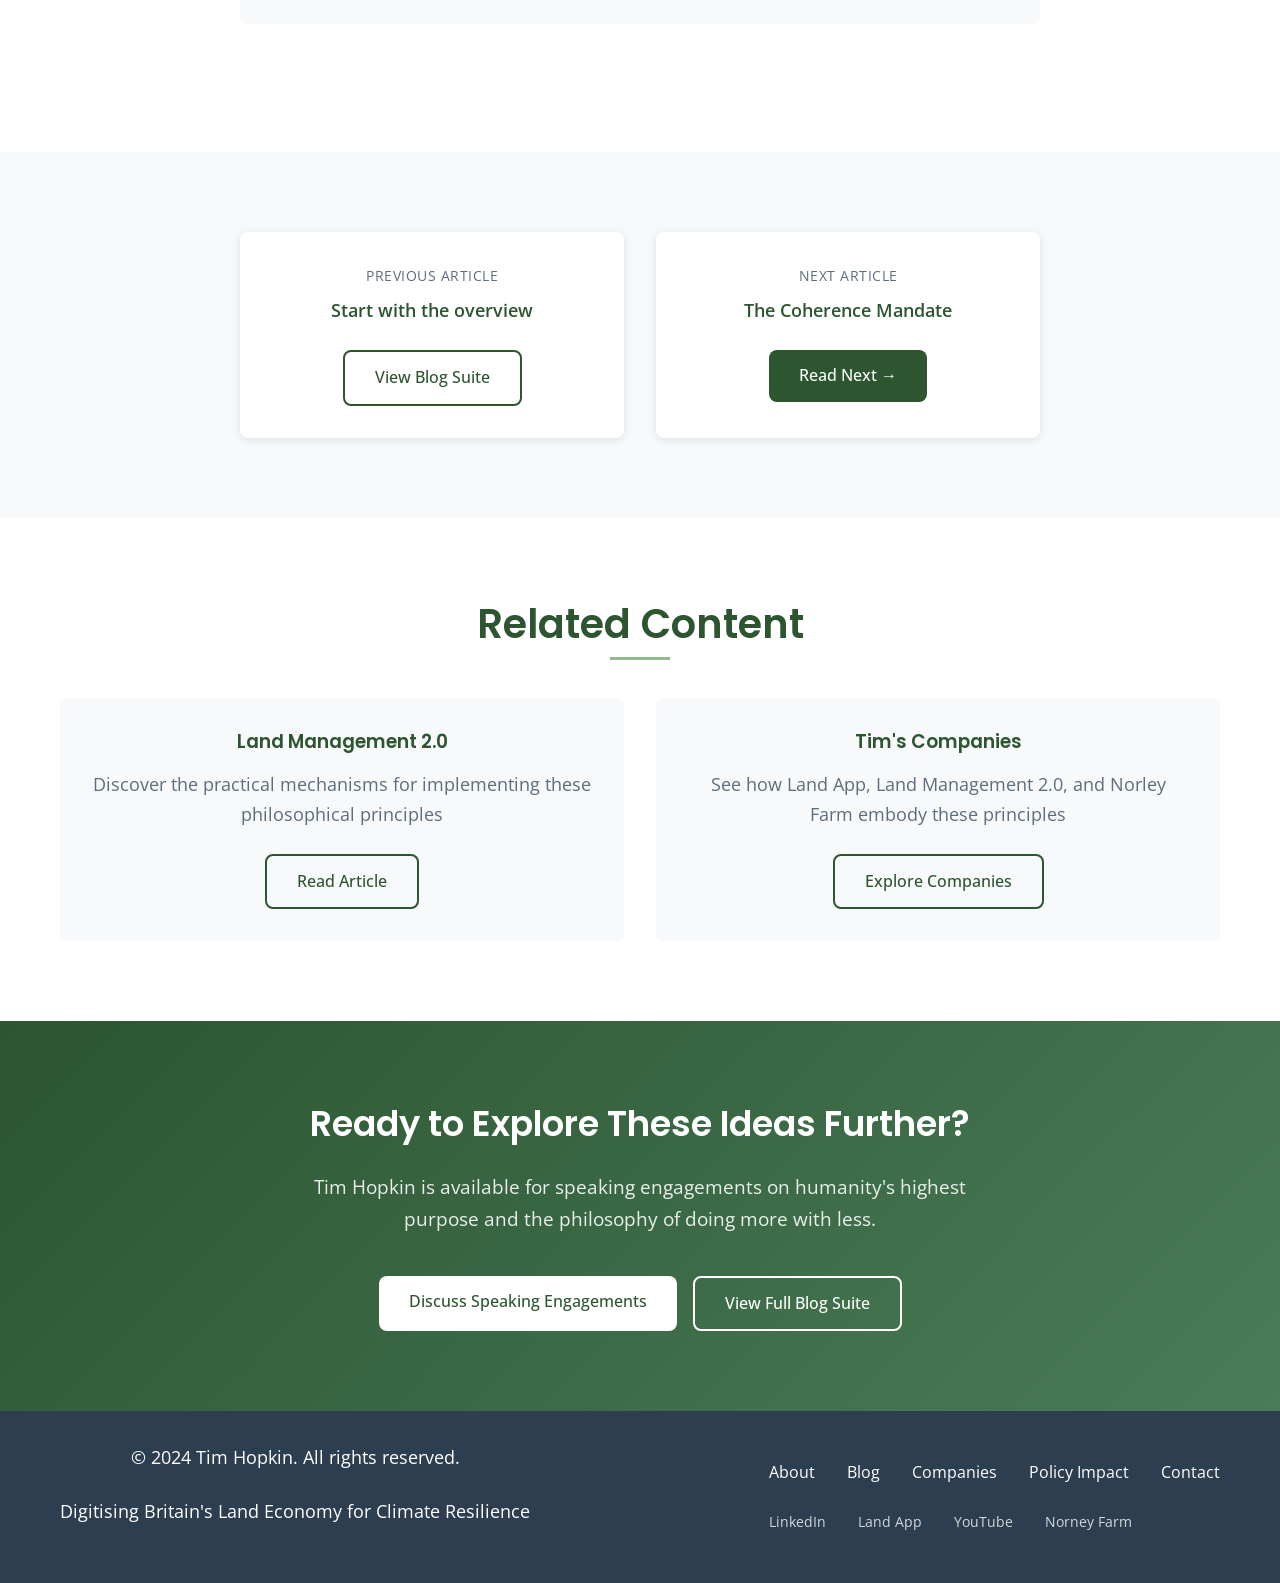
==== commit b442b420: "Add comprehensive professional links throughout website - LinkedIn profile: https://www.linkedin.com" ====
--- a/article-apex-prosperity.html
+++ b/article-apex-prosperity.html
@@ -209,11 +209,19 @@
                     <p>Digitising Britain's Land Economy for Climate Resilience</p>
                 </div>
                 <div class="footer__links">
-                    <a href="index.html#about">About</a>
-                    <a href="blog.html">Blog</a>
-                    <a href="index.html#companies">Companies</a>
-                    <a href="index.html#policy-impact">Policy Impact</a>
-                    <a href="index.html#contact">Contact</a>
+                    <div class="footer__nav">
+                        <a href="index.html#about">About</a>
+                        <a href="blog.html">Blog</a>
+                        <a href="index.html#companies">Companies</a>
+                        <a href="index.html#policy-impact">Policy Impact</a>
+                        <a href="index.html#contact">Contact</a>
+                    </div>
+                    <div class="footer__social">
+                        <a href="https://www.linkedin.com/in/timhopkin/" target="_blank">LinkedIn</a>
+                        <a href="https://thelandapp.com" target="_blank">Land App</a>
+                        <a href="https://www.youtube.com/@landmanagement2.075" target="_blank">YouTube</a>
+                        <a href="https://norneyfarm.co.uk/" target="_blank">Norney Farm</a>
+                    </div>
                 </div>
             </div>
         </div>
--- a/styles.css
+++ b/styles.css
@@ -248,14 +248,39 @@
 
 /* About Section */
 .about__content {
-    max-width: 800px;
+    max-width: 1000px;
     margin: 0 auto;
+}
+
+.about__profile {
+    display: grid;
+    grid-template-columns: 300px 1fr;
+    gap: 3rem;
+    align-items: start;
+    margin-bottom: 3rem;
+}
+
+.about__image {
+    text-align: center;
+}
+
+.profile-image {
+    width: 100%;
+    max-width: 300px;
+    height: auto;
+    border-radius: var(--border-radius);
+    box-shadow: var(--shadow-medium);
+    transition: var(--transition);
+}
+
+.profile-image:hover {
+    transform: translateY(-5px);
+    box-shadow: var(--shadow-medium);
 }
 
 .about__subtitle {
     font-size: 1.5rem;
     color: var(--secondary-color);
-    text-align: center;
     margin-bottom: 2rem;
 }
 
@@ -433,6 +458,15 @@
     font-weight: bold;
 }
 
+.company-card__link {
+    margin-top: 2rem;
+    text-align: center;
+}
+
+.company-card__link .btn {
+    width: 100%;
+}
+
 /* Policy Impact Section */
 .policy-mission,
 .policy-areas,
@@ -560,17 +594,31 @@
 
 .footer__links {
     display: flex;
+    flex-direction: column;
+    gap: 1.5rem;
+}
+
+.footer__nav,
+.footer__social {
+    display: flex;
     gap: 2rem;
     flex-wrap: wrap;
 }
 
-.footer__links a {
+.footer__nav a,
+.footer__social a {
     color: var(--text-white);
     transition: var(--transition);
 }
 
-.footer__links a:hover {
+.footer__nav a:hover,
+.footer__social a:hover {
     color: var(--accent-color);
+}
+
+.footer__social {
+    opacity: 0.8;
+    font-size: 0.9rem;
 }
 
 /* Responsive Design */
@@ -647,8 +695,24 @@
         text-align: center;
     }
 
-    .footer__links {
+    .footer__nav,
+    .footer__social {
         justify-content: center;
+    }
+
+    /* About section responsive */
+    .about__profile {
+        grid-template-columns: 1fr;
+        text-align: center;
+        gap: 2rem;
+    }
+
+    .about__image {
+        order: -1;
+    }
+
+    .profile-image {
+        max-width: 250px;
     }
 }
 
@@ -672,6 +736,10 @@
     .company-card,
     .featured-article {
         padding: 1.5rem;
+    }
+
+    .profile-image {
+        max-width: 200px;
     }
 }
 
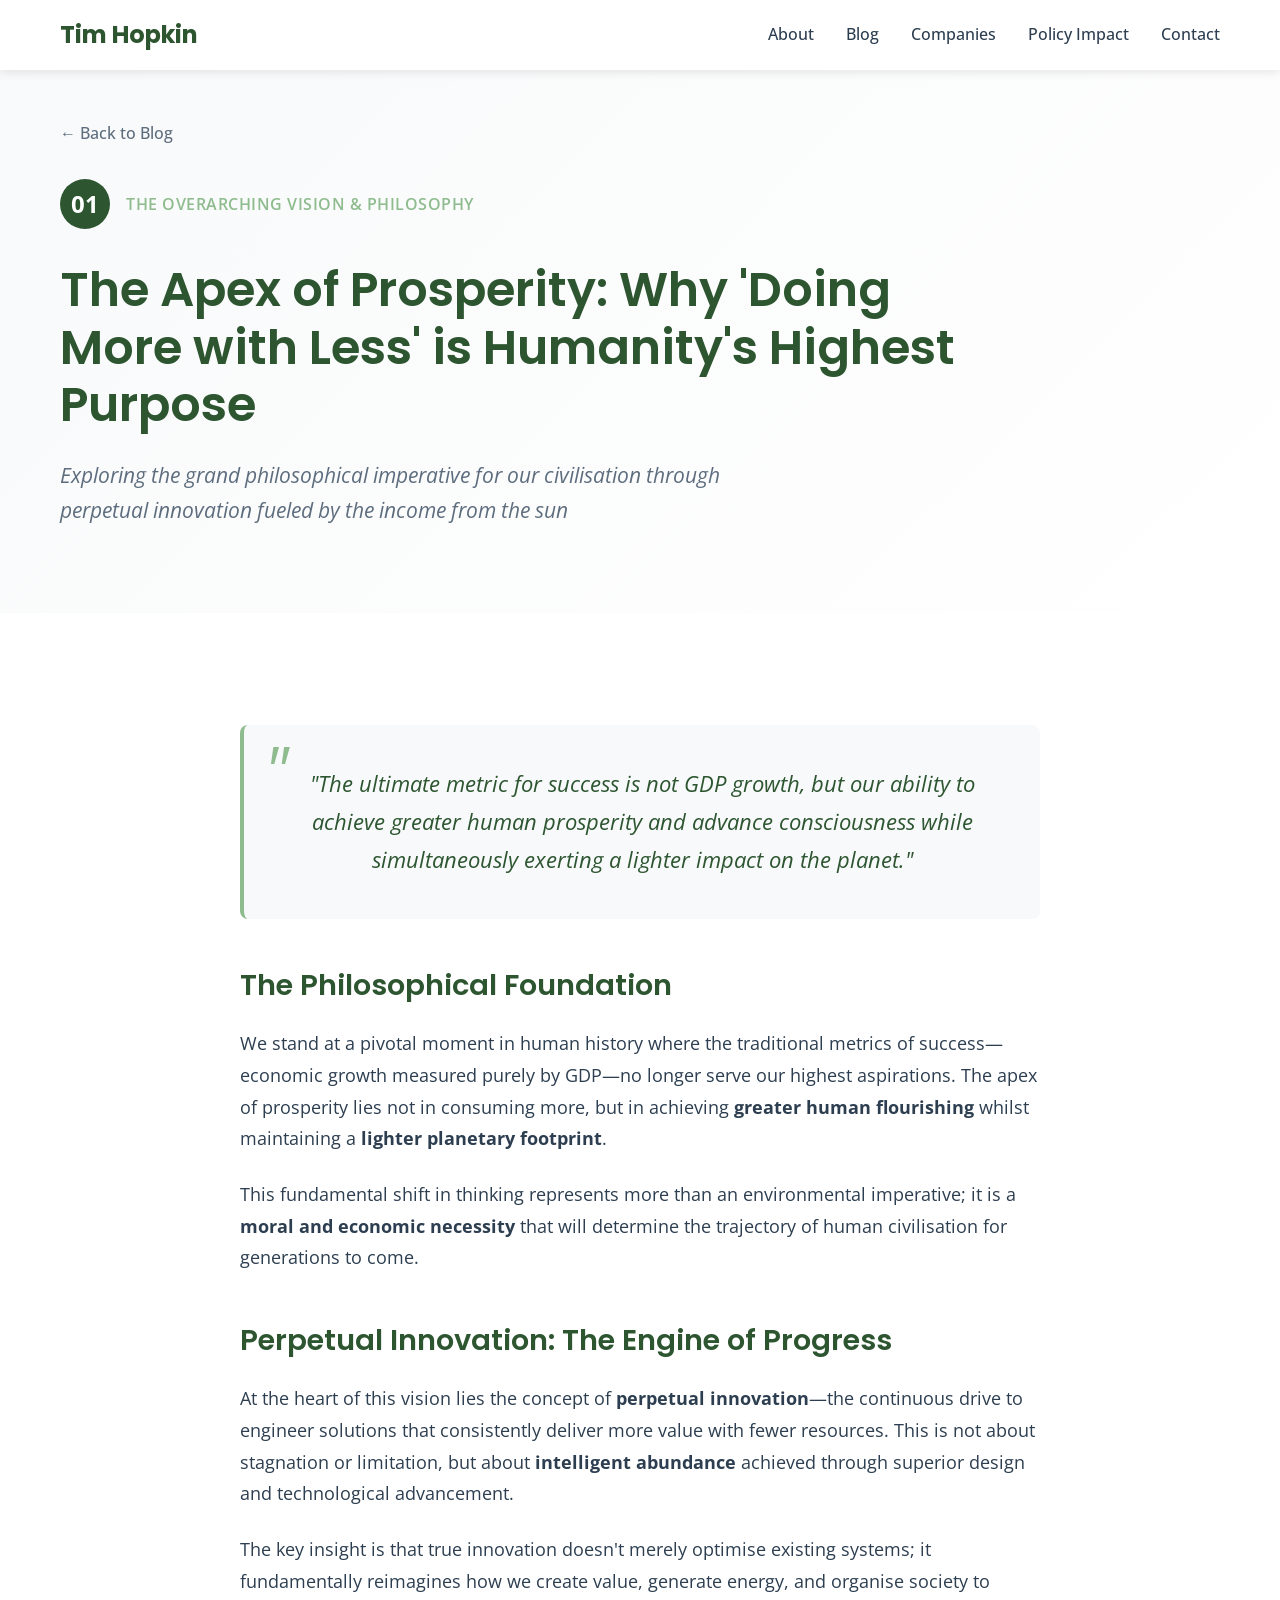
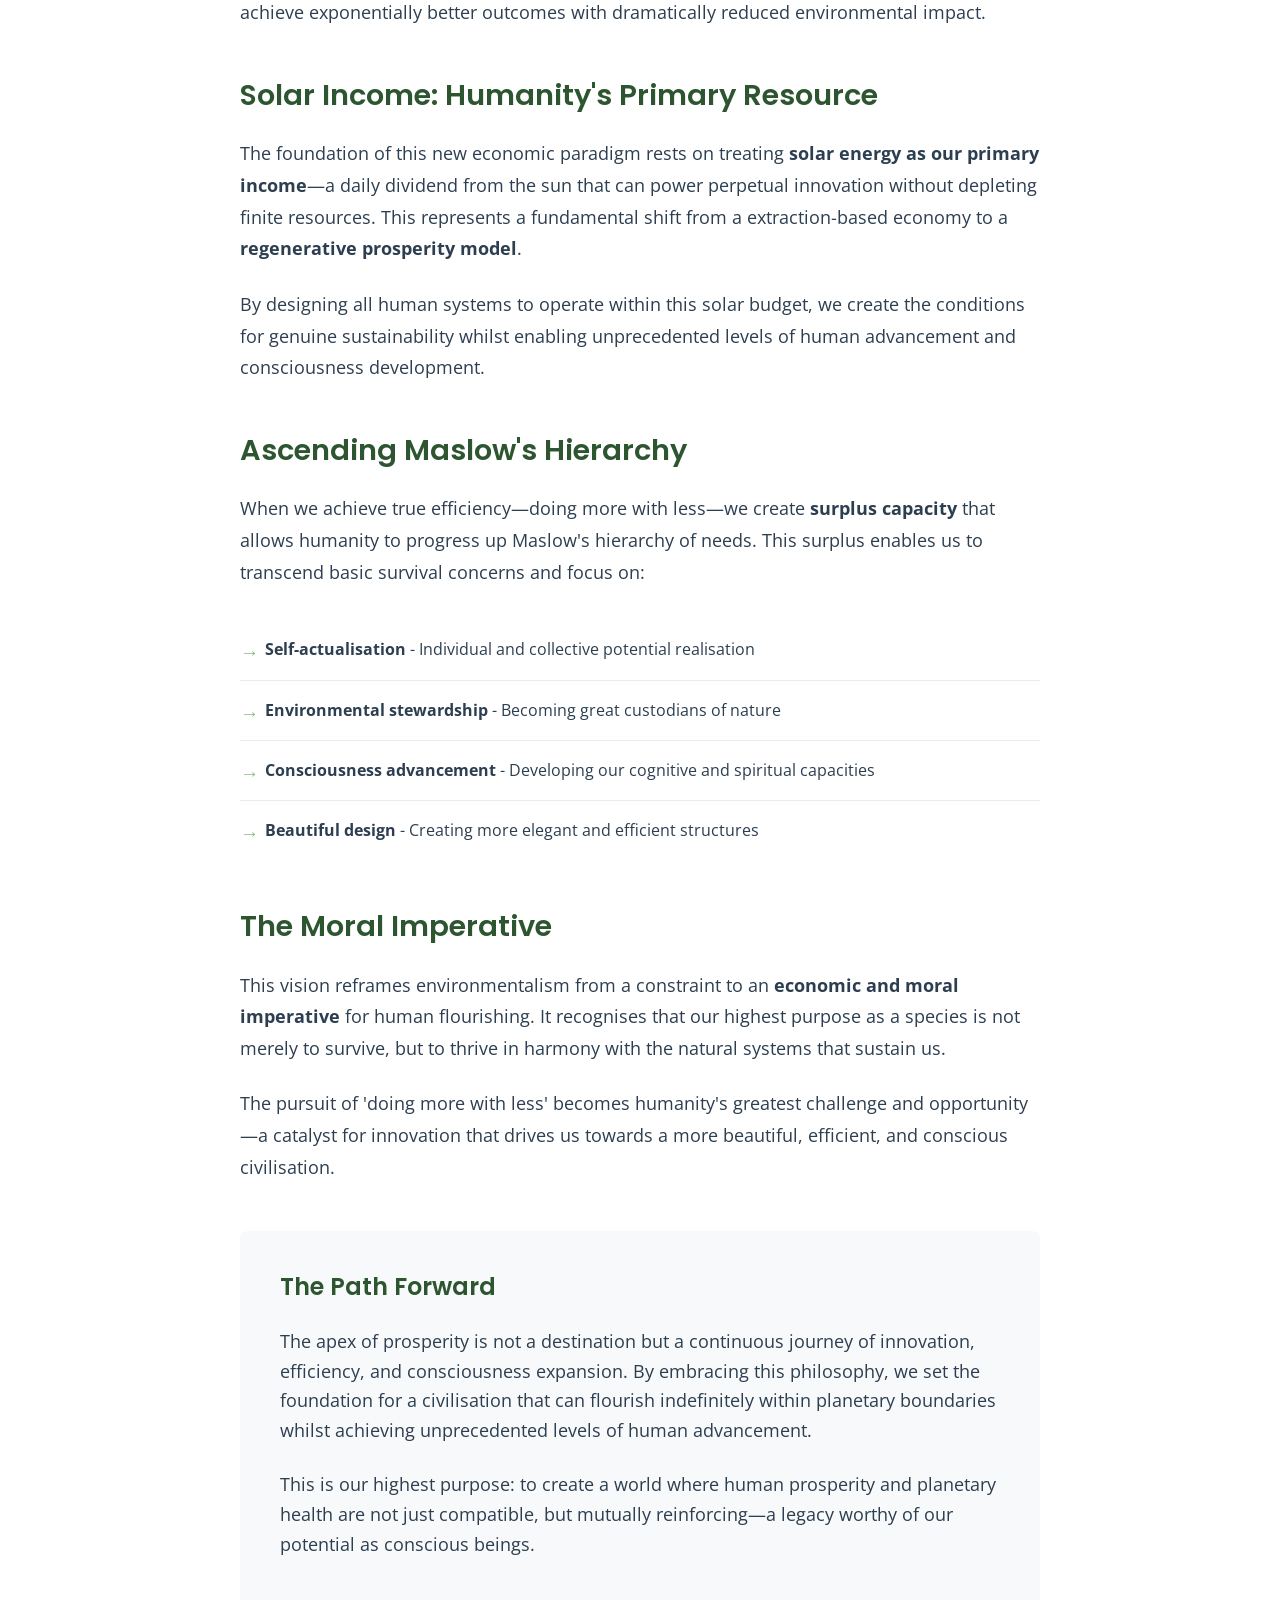
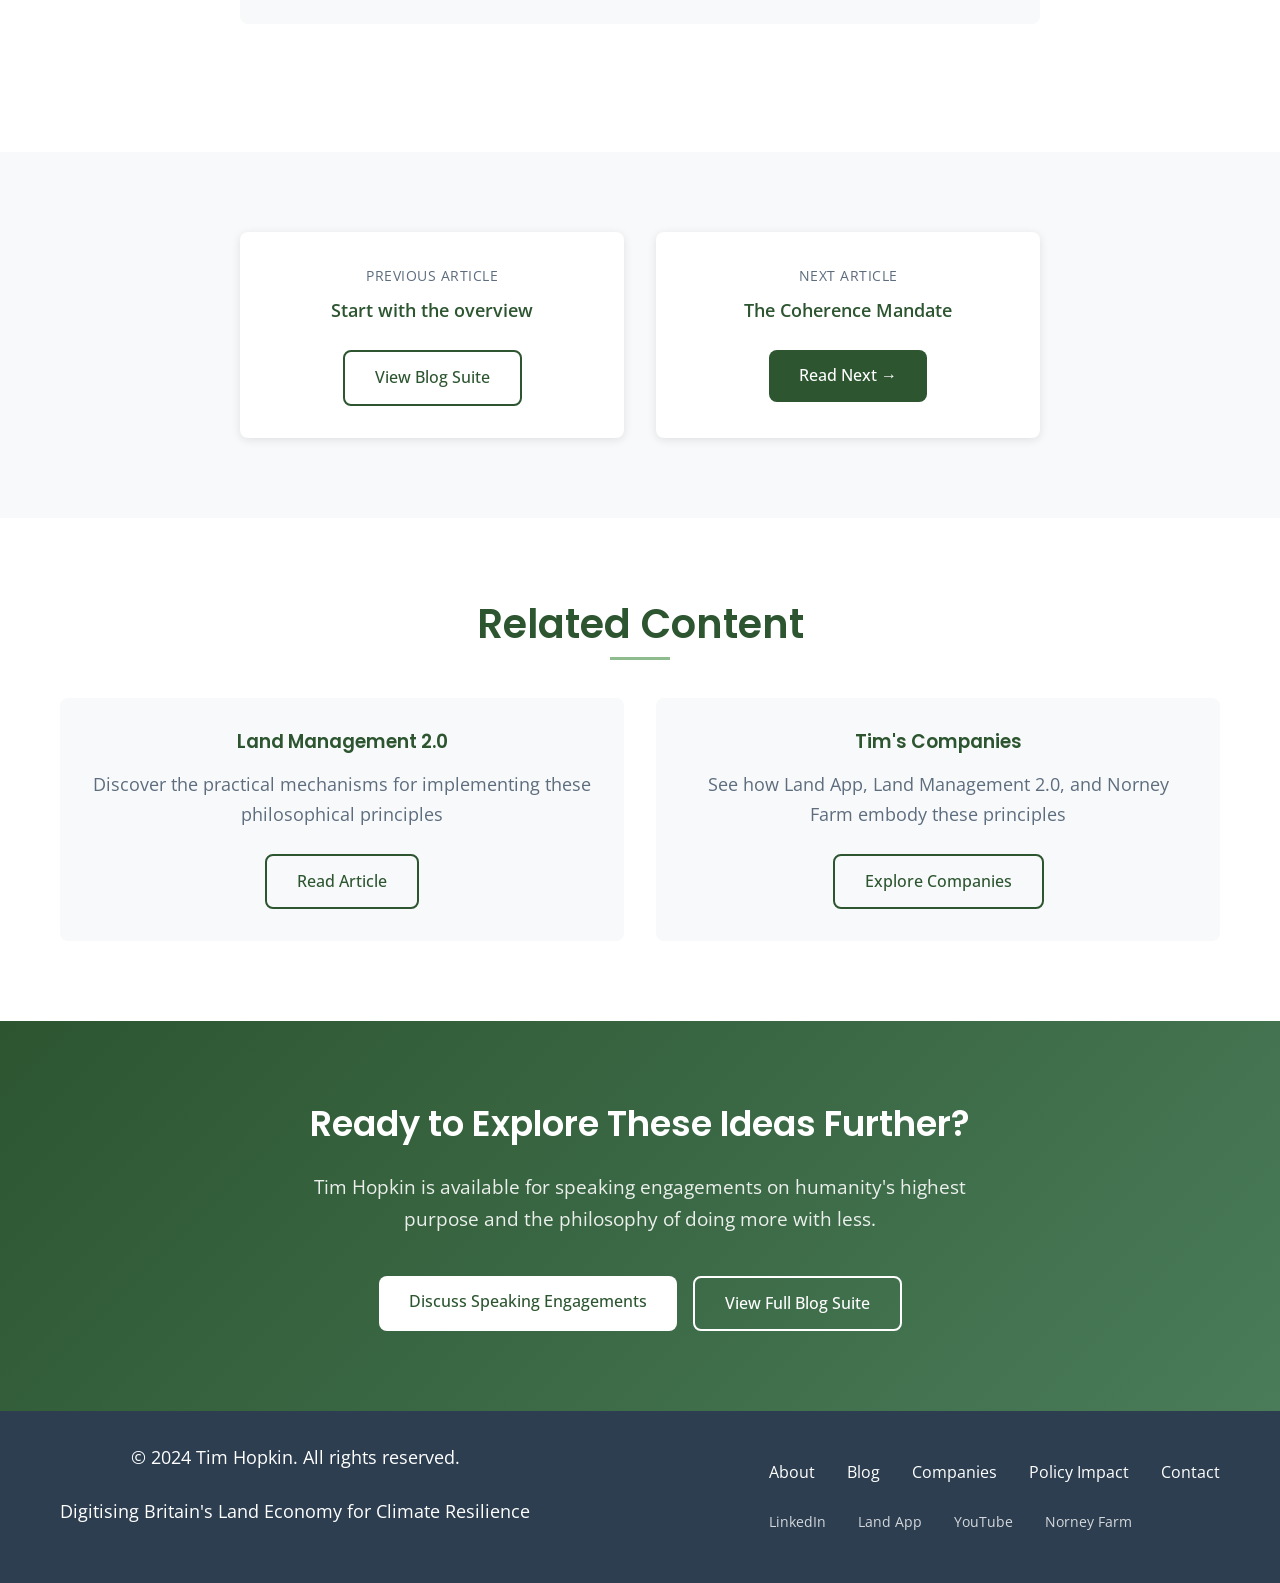
==== commit 0b2ad8db: "Update website content: add new blog articles, update branding, and improve homepage copy" ====
--- a/article-apex-prosperity.html
+++ b/article-apex-prosperity.html
@@ -1,17 +1,23 @@
 <!DOCTYPE html>
 <html lang="en-GB">
+
 <head>
     <meta charset="UTF-8">
     <meta name="viewport" content="width=device-width, initial-scale=1.0">
-    <meta name="description" content="The Apex of Prosperity: Why 'Doing More with Less' is Humanity's Highest Purpose - Tim Hopkin explores the grand philosophical imperative for civilisation through perpetual innovation and solar income.">
-    <meta name="keywords" content="apex of prosperity, doing more with less, perpetual innovation, solar income, sustainability, human consciousness, Tim Hopkin">
+    <meta name="description"
+        content="The Apex of Prosperity: Why 'Doing More with Less' is Humanity's Highest Purpose - Tim Hopkin explores the grand philosophical imperative for civilisation through perpetual innovation and solar income.">
+    <meta name="keywords"
+        content="apex of prosperity, doing more with less, perpetual innovation, solar income, sustainability, human consciousness, Tim Hopkin">
     <title>The Apex of Prosperity - Tim Hopkin</title>
-    <link rel="icon" type="image/svg+xml" href="data:image/svg+xml,<svg xmlns='http://www.w3.org/2000/svg' viewBox='0 0 100 100'><text y='.9em' font-size='90'>🌱</text></svg>">
+    <link rel="icon" type="image/svg+xml"
+        href="data:image/svg+xml,<svg xmlns='http://www.w3.org/2000/svg' viewBox='0 0 100 100'><text y='.9em' font-size='90'>🌱</text></svg>">
     <link rel="stylesheet" href="styles.css">
     <link rel="preconnect" href="https://fonts.googleapis.com">
     <link rel="preconnect" href="https://fonts.gstatic.com" crossorigin>
-    <link href="https://fonts.googleapis.com/css2?family=Open+Sans:wght@300;400;600;700&family=Poppins:wght@400;500;600;700&display=swap" rel="stylesheet">
-    
+    <link
+        href="https://fonts.googleapis.com/css2?family=Open+Sans:wght@300;400;600;700&family=Poppins:wght@400;500;600;700&display=swap"
+        rel="stylesheet">
+
     <!-- Structured Data for Article -->
     <script type="application/ld+json">
     {
@@ -34,6 +40,7 @@
     }
     </script>
 </head>
+
 <body>
     <!-- Header -->
     <header class="header">
@@ -80,9 +87,11 @@
                     <span class="article-number">01</span>
                     <span class="article-theme">The Overarching Vision & Philosophy</span>
                 </div>
-                <h1 class="article-title">The Apex of Prosperity: Why 'Doing More with Less' is Humanity's Highest Purpose</h1>
+                <h1 class="article-title">The Apex of Prosperity: Why 'Doing More with Less' is Humanity's Highest
+                    Purpose</h1>
                 <div class="article-subtitle">
-                    <p>Exploring the grand philosophical imperative for our civilisation through perpetual innovation fueled by the income from the sun</p>
+                    <p>Exploring the grand philosophical imperative for our civilisation through perpetual innovation
+                        fueled by the income from the sun</p>
                 </div>
             </div>
         </section>
@@ -93,55 +102,88 @@
                 <div class="article-body">
                     <div class="article-intro">
                         <blockquote class="article-quote">
-                            "The ultimate metric for success is not GDP growth, but our ability to achieve greater human prosperity and advance consciousness while simultaneously exerting a lighter impact on the planet."
+                            "The ultimate metric for success is not GDP growth, but our ability to achieve greater human
+                            prosperity and advance consciousness while simultaneously exerting a lighter impact on the
+                            planet."
                         </blockquote>
                     </div>
 
                     <div class="article-section">
                         <h2>The Philosophical Foundation</h2>
-                        <p>We stand at a pivotal moment in human history where the traditional metrics of success—economic growth measured purely by GDP—no longer serve our highest aspirations. The apex of prosperity lies not in consuming more, but in achieving <strong>greater human flourishing</strong> whilst maintaining a <strong>lighter planetary footprint</strong>.</p>
-                        
-                        <p>This fundamental shift in thinking represents more than an environmental imperative; it is a <strong>moral and economic necessity</strong> that will determine the trajectory of human civilisation for generations to come.</p>
+                        <p>We stand at a pivotal moment in human history where the traditional metrics of
+                            success—economic growth measured purely by GDP—no longer serve our highest aspirations. The
+                            apex of prosperity lies not in consuming more, but in achieving <strong>greater human
+                                flourishing</strong> whilst maintaining a <strong>lighter planetary footprint</strong>.
+                        </p>
+
+                        <p>This fundamental shift in thinking represents more than an environmental imperative; it is a
+                            <strong>moral and economic necessity</strong> that will determine the trajectory of human
+                            civilisation for generations to come.
+                        </p>
                     </div>
 
                     <div class="article-section">
                         <h2>Perpetual Innovation: The Engine of Progress</h2>
-                        <p>At the heart of this vision lies the concept of <strong>perpetual innovation</strong>—the continuous drive to engineer solutions that consistently deliver more value with fewer resources. This is not about stagnation or limitation, but about <strong>intelligent abundance</strong> achieved through superior design and technological advancement.</p>
-                        
-                        <p>The key insight is that true innovation doesn't merely optimise existing systems; it fundamentally reimagines how we create value, generate energy, and organise society to achieve exponentially better outcomes with dramatically reduced environmental impact.</p>
+                        <p>At the heart of this vision lies the concept of <strong>perpetual innovation</strong>—the
+                            continuous drive to engineer solutions that consistently deliver more value with fewer
+                            resources. This is not about stagnation or limitation, but about <strong>intelligent
+                                abundance</strong> achieved through superior design and technological advancement.</p>
+
+                        <p>The key insight is that true innovation doesn't merely optimise existing systems; it
+                            fundamentally reimagines how we create value, generate energy, and organise society to
+                            achieve exponentially better outcomes with dramatically reduced environmental impact.</p>
                     </div>
 
                     <div class="article-section">
                         <h2>Solar Income: Humanity's Primary Resource</h2>
-                        <p>The foundation of this new economic paradigm rests on treating <strong>solar energy as our primary income</strong>—a daily dividend from the sun that can power perpetual innovation without depleting finite resources. This represents a fundamental shift from a extraction-based economy to a <strong>regenerative prosperity model</strong>.</p>
-                        
-                        <p>By designing all human systems to operate within this solar budget, we create the conditions for genuine sustainability whilst enabling unprecedented levels of human advancement and consciousness development.</p>
+                        <p>The foundation of this new economic paradigm rests on treating <strong>solar energy as our
+                                primary income</strong>—a daily dividend from the sun that can power perpetual
+                            innovation without depleting finite resources. This represents a fundamental shift from a
+                            extraction-based economy to a <strong>regenerative prosperity model</strong>.</p>
+
+                        <p>By designing all human systems to operate within this solar budget, we create the conditions
+                            for genuine sustainability whilst enabling unprecedented levels of human advancement and
+                            consciousness development.</p>
                     </div>
 
                     <div class="article-section">
                         <h2>Ascending Maslow's Hierarchy</h2>
-                        <p>When we achieve true efficiency—doing more with less—we create <strong>surplus capacity</strong> that allows humanity to progress up Maslow's hierarchy of needs. This surplus enables us to transcend basic survival concerns and focus on:</p>
-                        
+                        <p>When we achieve true efficiency—doing more with less—we create <strong>surplus
+                                capacity</strong> that allows humanity to progress up Maslow's hierarchy of needs. This
+                            surplus enables us to transcend basic survival concerns and focus on:</p>
+
                         <ul class="article-list">
-                            <li><strong>Self-actualisation</strong> - Individual and collective potential realisation</li>
+                            <li><strong>Self-actualisation</strong> - Individual and collective potential realisation
+                            </li>
                             <li><strong>Environmental stewardship</strong> - Becoming great custodians of nature</li>
-                            <li><strong>Consciousness advancement</strong> - Developing our cognitive and spiritual capacities</li>
+                            <li><strong>Consciousness advancement</strong> - Developing our cognitive and spiritual
+                                capacities</li>
                             <li><strong>Beautiful design</strong> - Creating more elegant and efficient structures</li>
                         </ul>
                     </div>
 
                     <div class="article-section">
                         <h2>The Moral Imperative</h2>
-                        <p>This vision reframes environmentalism from a constraint to an <strong>economic and moral imperative</strong> for human flourishing. It recognises that our highest purpose as a species is not merely to survive, but to thrive in harmony with the natural systems that sustain us.</p>
-                        
-                        <p>The pursuit of 'doing more with less' becomes humanity's greatest challenge and opportunity—a catalyst for innovation that drives us towards a more beautiful, efficient, and conscious civilisation.</p>
+                        <p>This vision reframes environmentalism from a constraint to an <strong>economic and moral
+                                imperative</strong> for human flourishing. It recognises that our highest purpose as a
+                            species is not merely to survive, but to thrive in harmony with the natural systems that
+                            sustain us.</p>
+
+                        <p>The pursuit of 'doing more with less' becomes humanity's greatest challenge and opportunity—a
+                            catalyst for innovation that drives us towards a more beautiful, efficient, and conscious
+                            civilisation.</p>
                     </div>
 
                     <div class="article-conclusion">
                         <h2>The Path Forward</h2>
-                        <p>The apex of prosperity is not a destination but a continuous journey of innovation, efficiency, and consciousness expansion. By embracing this philosophy, we set the foundation for a civilisation that can flourish indefinitely within planetary boundaries whilst achieving unprecedented levels of human advancement.</p>
-                        
-                        <p>This is our highest purpose: to create a world where human prosperity and planetary health are not just compatible, but mutually reinforcing—a legacy worthy of our potential as conscious beings.</p>
+                        <p>The apex of prosperity is not a destination but a continuous journey of innovation,
+                            efficiency, and consciousness expansion. By embracing this philosophy, we set the foundation
+                            for a civilisation that can flourish indefinitely within planetary boundaries whilst
+                            achieving unprecedented levels of human advancement.</p>
+
+                        <p>This is our highest purpose: to create a world where human prosperity and planetary health
+                            are not just compatible, but mutually reinforcing—a legacy worthy of our potential as
+                            conscious beings.</p>
                     </div>
                 </div>
             </div>
@@ -156,7 +198,7 @@
                         <p class="nav-title">Start with the overview</p>
                         <a href="blog.html" class="btn btn--secondary">View Blog Suite</a>
                     </div>
-                    
+
                     <div class="nav-item nav-item--next">
                         <span class="nav-label">Next Article</span>
                         <p class="nav-title">The Coherence Mandate</p>
@@ -178,7 +220,7 @@
                     </div>
                     <div class="related-item">
                         <h3>Tim's Companies</h3>
-                        <p>See how Land App, Land Management 2.0, and Norley Farm embody these principles</p>
+                        <p>See how Land App, Land Management 2.0, and Norney Farm embody these principles</p>
                         <a href="index.html#companies" class="btn btn--secondary">Explore Companies</a>
                     </div>
                 </div>
@@ -190,7 +232,8 @@
             <div class="container">
                 <div class="cta-content">
                     <h2 class="cta-title">Ready to Explore These Ideas Further?</h2>
-                    <p class="cta-description">Tim Hopkin is available for speaking engagements on humanity's highest purpose and the philosophy of doing more with less.</p>
+                    <p class="cta-description">Tim Hopkin is available for speaking engagements on humanity's highest
+                        purpose and the philosophy of doing more with less.</p>
                     <div class="cta-actions">
                         <a href="index.html#contact" class="btn btn--primary">Discuss Speaking Engagements</a>
                         <a href="blog.html" class="btn btn--secondary">View Full Blog Suite</a>
@@ -220,7 +263,7 @@
                         <a href="https://www.linkedin.com/in/timhopkin/" target="_blank">LinkedIn</a>
                         <a href="https://thelandapp.com" target="_blank">Land App</a>
                         <a href="https://www.youtube.com/@landmanagement2.075" target="_blank">YouTube</a>
-                        <a href="https://norneyfarm.co.uk/" target="_blank">Norney Farm</a>
+                        <a href="https://norneyfarm.netlify.app/" target="_blank">Norney Farm</a>
                     </div>
                 </div>
             </div>
@@ -229,4 +272,5 @@
 
     <script src="script.js"></script>
 </body>
+
 </html>
--- a/styles.css
+++ b/styles.css
@@ -75,7 +75,12 @@
 }
 
 /* Typography */
-h1, h2, h3, h4, h5, h6 {
+h1,
+h2,
+h3,
+h4,
+h5,
+h6 {
     font-family: var(--font-heading);
     font-weight: 600;
     line-height: 1.3;
@@ -420,6 +425,30 @@
     transform: translateY(-5px);
     box-shadow: var(--shadow-medium);
 }
+
+.company-card__logo {
+    text-align: center;
+    margin-bottom: 1.5rem;
+}
+
+.company-logo {
+    max-height: 60px;
+    width: auto;
+    max-width: 200px;
+    object-fit: contain;
+    transition: var(--transition);
+}
+
+.company-logo:hover {
+    transform: scale(1.05);
+}
+
+/* Land App logo needs dark background for white text visibility - REMOVED for new blue logo */
+/* .company-card:first-child .company-logo {
+    background-color: #1a1a1a;
+    padding: 15px 20px;
+    border-radius: 8px;
+} */
 
 .company-card__title {
     font-size: 1.8rem;
@@ -741,6 +770,11 @@
     .profile-image {
         max-width: 200px;
     }
+
+    .company-logo {
+        max-height: 50px;
+        max-width: 150px;
+    }
 }
 
 /* Accessibility */
@@ -979,19 +1013,19 @@
     .blog-hero__title {
         font-size: 2.2rem;
     }
-    
+
     .suite-title {
         font-size: 1.8rem;
     }
-    
+
     .articles__grid {
         grid-template-columns: 1fr;
     }
-    
+
     .article-card {
         padding: 2rem;
     }
-    
+
     .cta-actions {
         flex-direction: column;
         align-items: center;
@@ -1002,15 +1036,15 @@
     .blog-hero {
         padding: 100px 0 40px;
     }
-    
+
     .blog-hero__title {
         font-size: 1.8rem;
     }
-    
+
     .article-card {
         padding: 1.5rem;
     }
-    
+
     .article-card__title {
         font-size: 1.2rem;
     }
@@ -1237,16 +1271,16 @@
     .article-title {
         font-size: 2.2rem;
     }
-    
+
     .article-nav-grid {
         grid-template-columns: 1fr;
     }
-    
+
     .article-quote {
         padding: 1.5rem;
         font-size: 1.2rem;
     }
-    
+
     .related-grid {
         grid-template-columns: 1fr;
     }
@@ -1256,24 +1290,24 @@
     .article-header {
         padding: 100px 0 40px;
     }
-    
+
     .article-title {
         font-size: 1.8rem;
     }
-    
+
     .article-subtitle p {
         font-size: 1.1rem;
     }
-    
+
     .article-quote {
         padding: 1.2rem;
         font-size: 1.1rem;
     }
-    
+
     .nav-item {
         padding: 1.5rem;
     }
-    
+
     .related-item {
         padding: 1.5rem;
     }
@@ -1281,17 +1315,18 @@
 
 /* Print styles */
 @media print {
+
     .nav,
     .footer,
     .hero__actions {
         display: none;
     }
-    
+
     body {
         font-size: 12pt;
         line-height: 1.4;
     }
-    
+
     .section {
         padding: 20px 0;
     }
